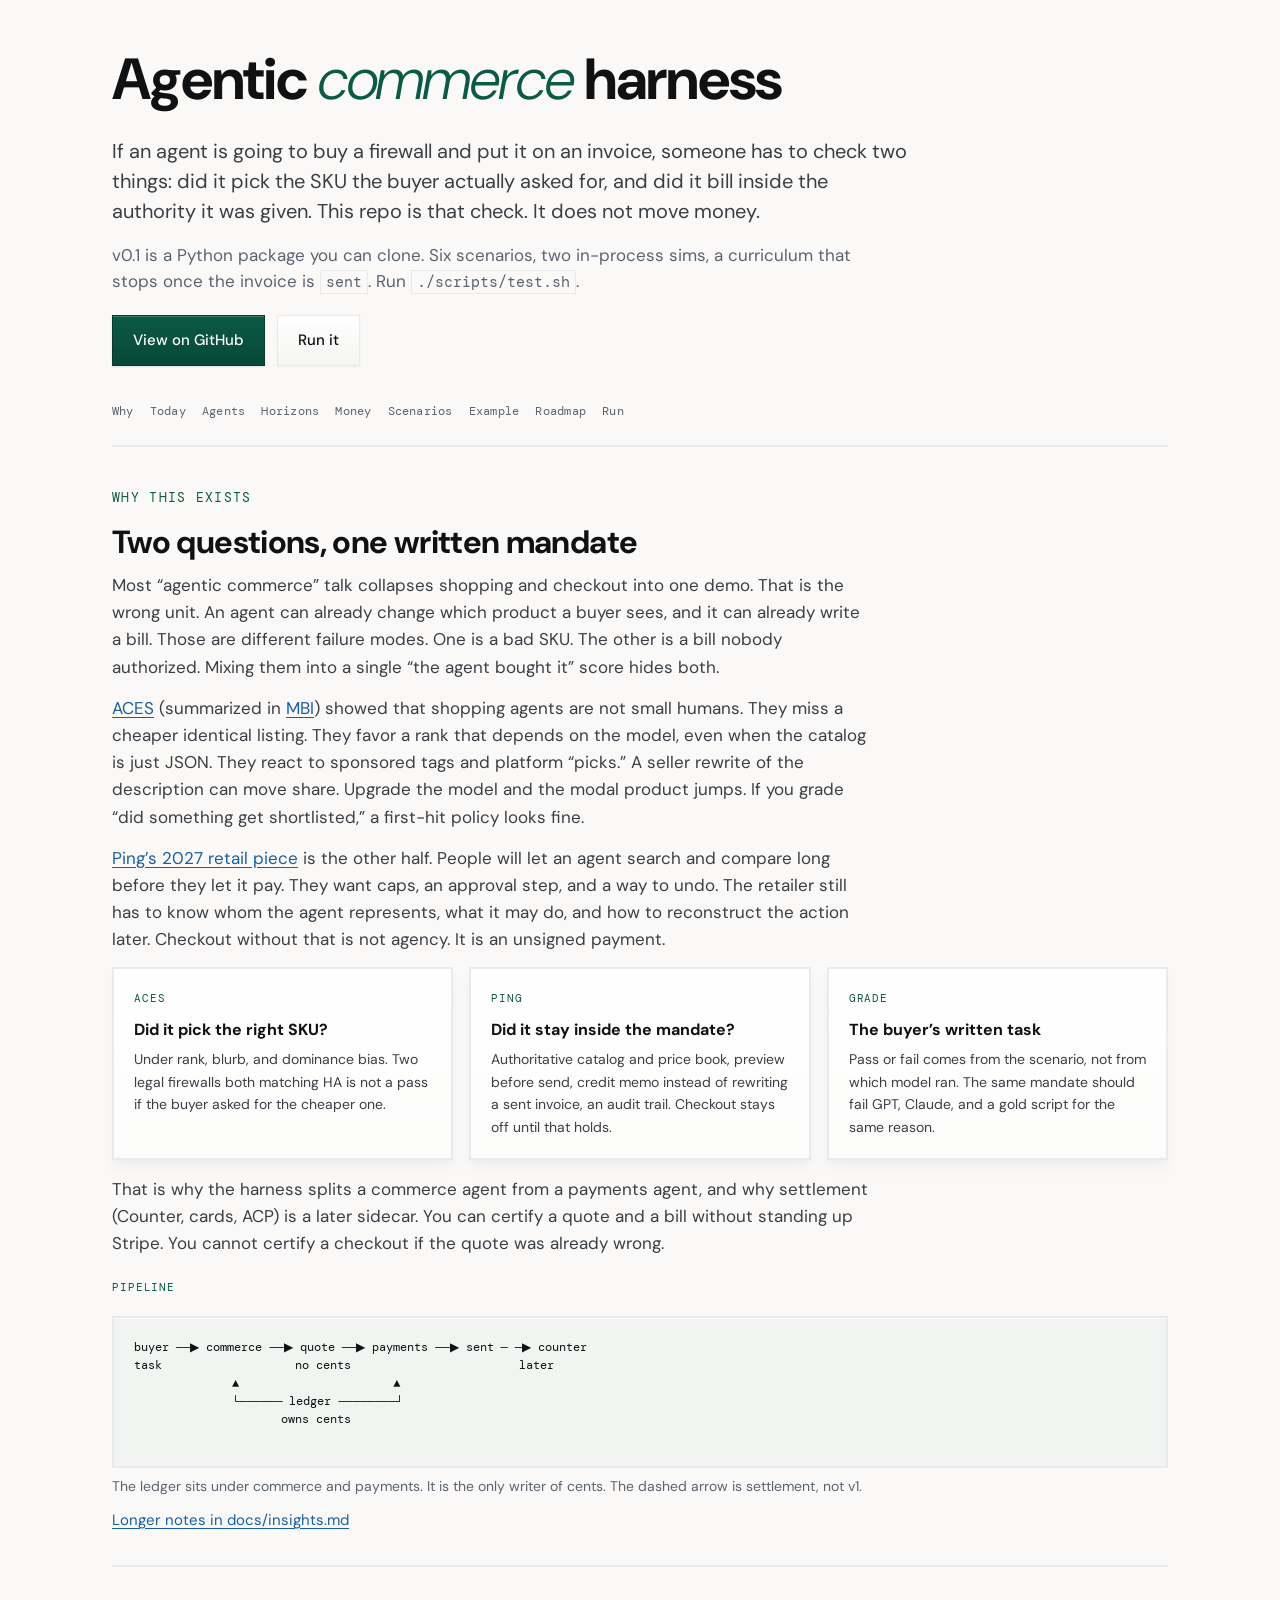
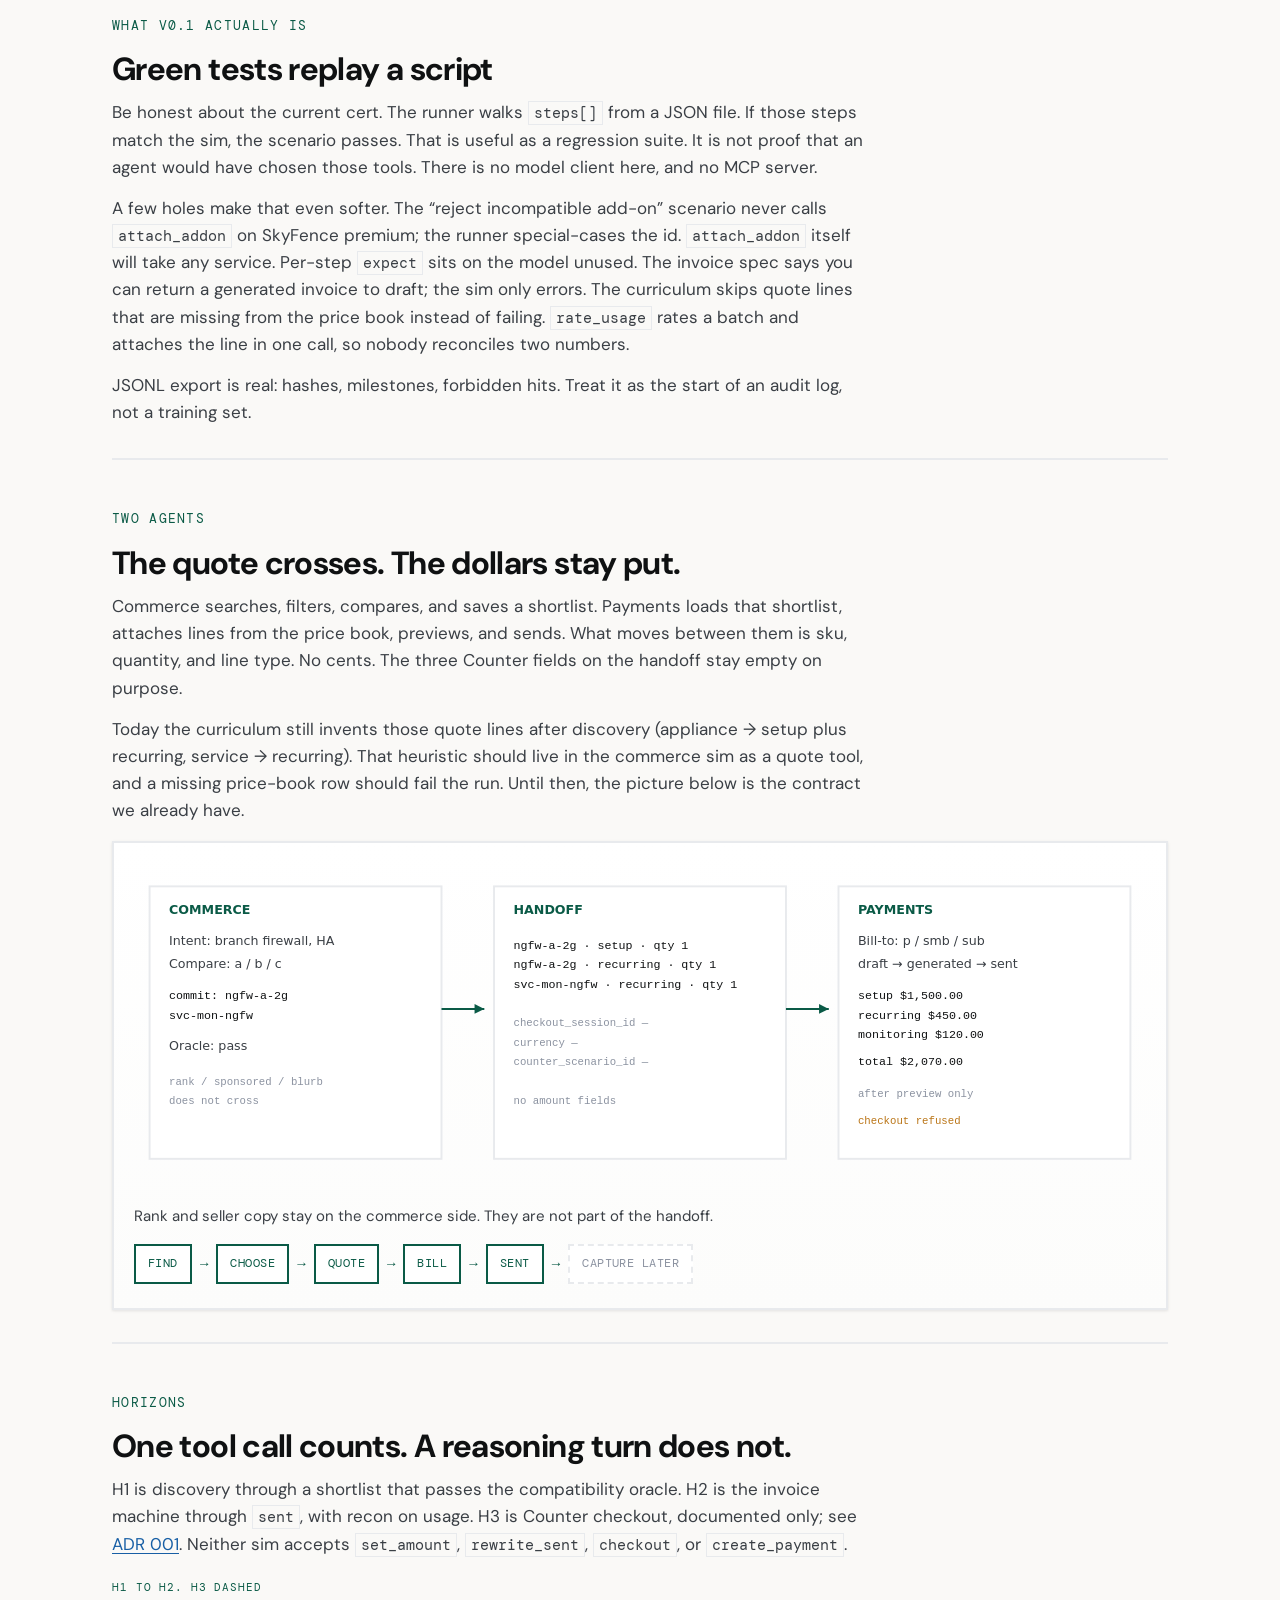
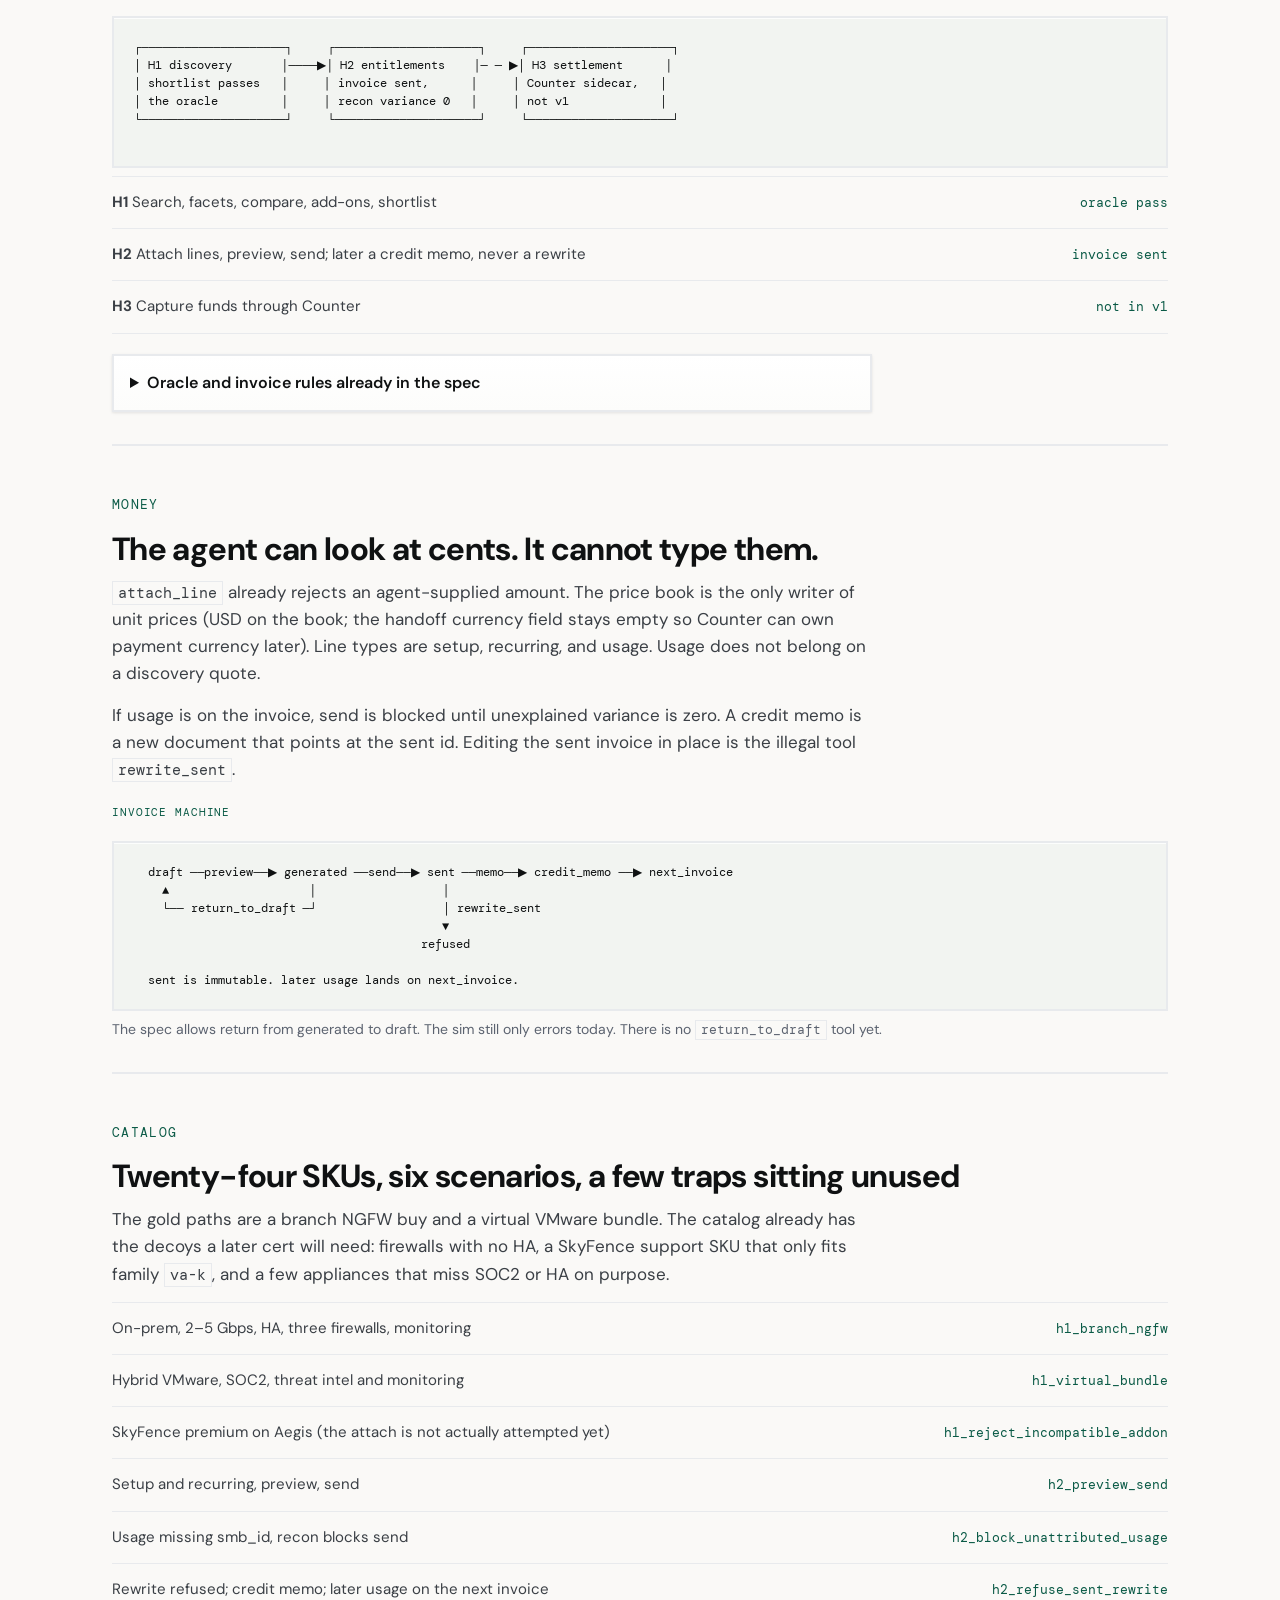
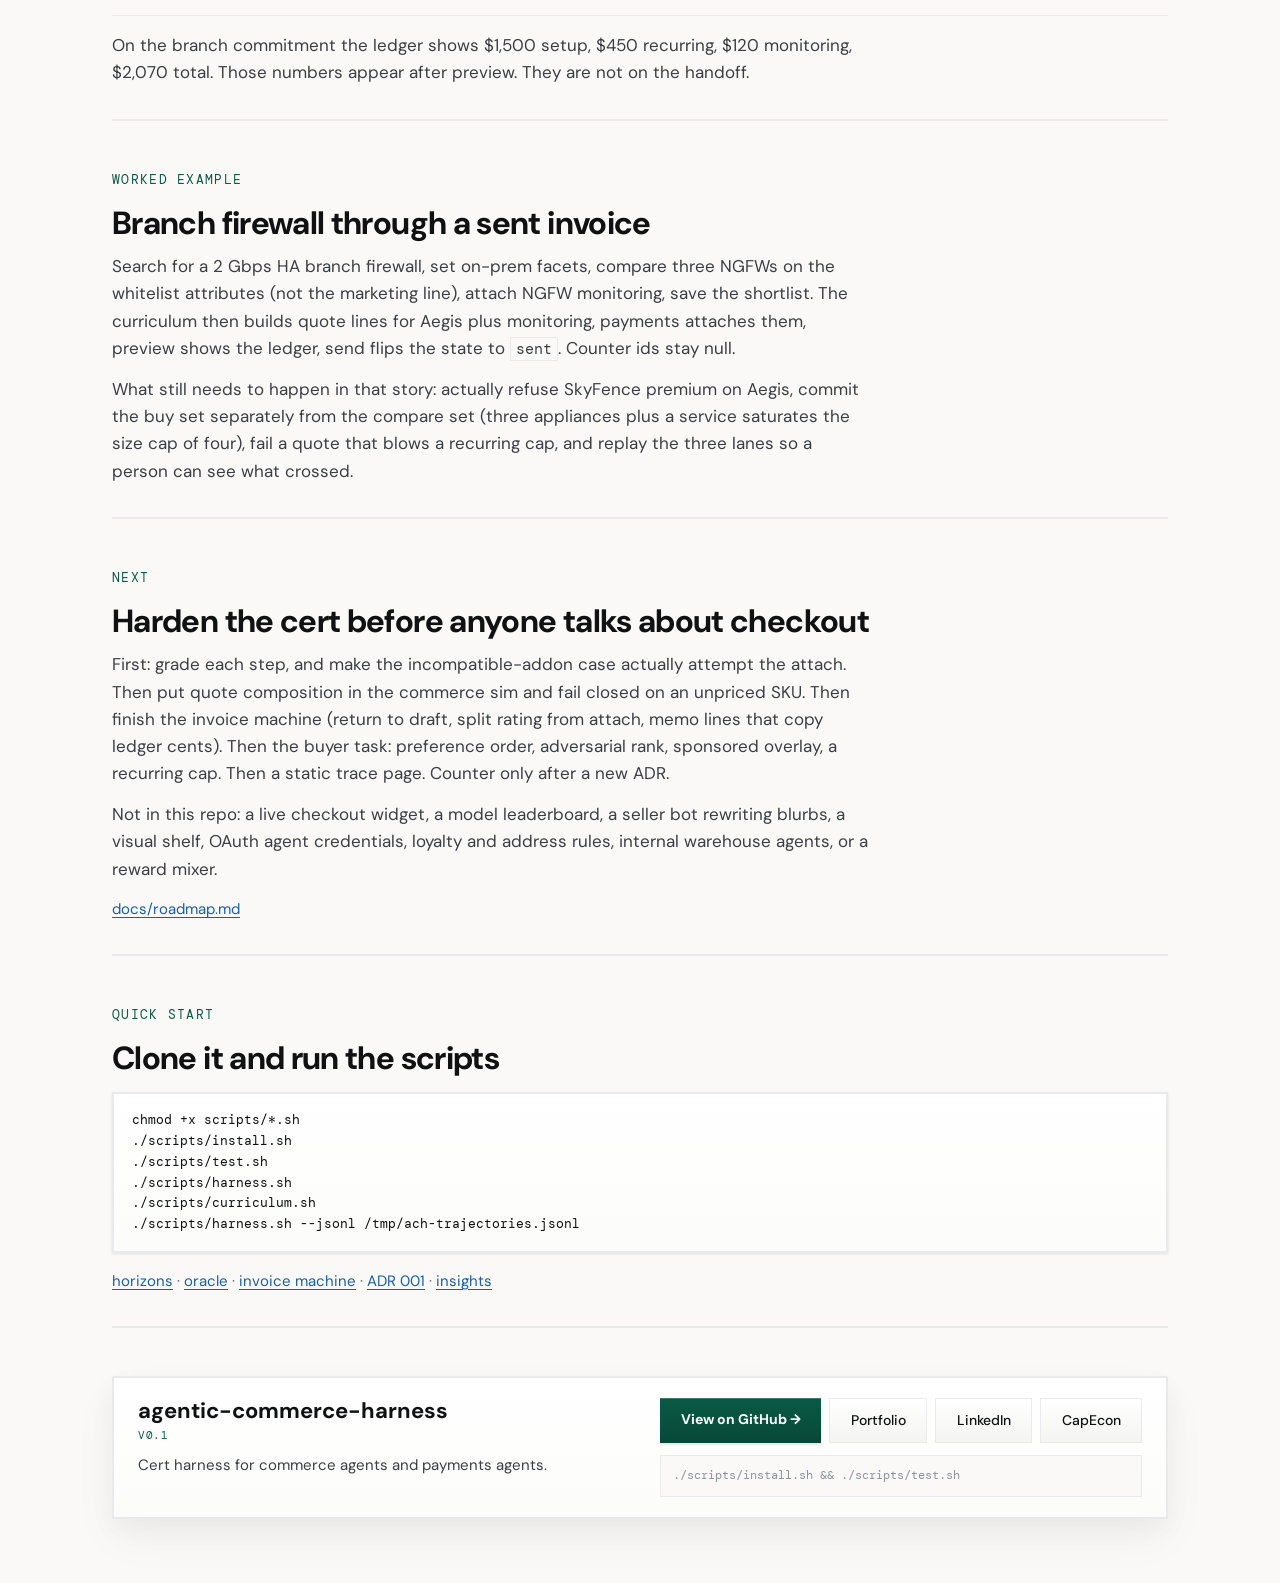
==== docs/index.html @ 4477a094 "created landingpage abstract & explainer for collaborators" ====
<!DOCTYPE html>
<html lang="en">

<head>
  <meta charset="UTF-8">
  <meta name="viewport" content="width=device-width, initial-scale=1.0">
  <title>A cert for agents that shop and bill, before they check out</title>
  <meta name="description"
    content="Agents already pick SKUs and write invoices. Rank, seller copy, and missing permission all change the outcome. This harness grades the written buyer mandate, not which model ran.">
  <meta property="og:title" content="agentic-commerce-harness">
  <meta property="og:description"
    content="Grade shopping agents on the SKU they pick, and billing agents on whether they stay inside a mandate. Ledger owns cents. Checkout comes later.">
  <link rel="preconnect" href="https://fonts.googleapis.com">
  <link rel="preconnect" href="https://fonts.gstatic.com" crossorigin>
  <link
    href="https://fonts.googleapis.com/css2?family=DM+Mono:wght@400;500&family=DM+Sans:ital,wght@0,300;0,400;0,500;0,700;1,400&display=swap"
    rel="stylesheet">
  <link rel="stylesheet" href="assets/style.css">
</head>

<body>
  <a class="skip-link" href="#main">Skip to content</a>

  <main id="main">
    <header>
      <h1>Agentic <em>commerce</em> harness</h1>
      <p class="subhead">If an agent is going to buy a firewall and put it on an invoice, someone has to check two
        things: did it pick the SKU the buyer actually asked for, and did it bill inside the authority it was given.
        This repo is that check. It does not move money.</p>
      <p class="subhead-secondary">v0.1 is a Python package you can clone. Six scenarios, two in-process sims, a
        curriculum that stops once the invoice is <code>sent</code>. Run
        <code>./scripts/test.sh</code>.</p>
      <div class="hero-actions">
        <a class="btn btn-primary" href="https://github.com/b-lavania/agentic-commerce-harness" target="_blank"
          rel="noopener">View on GitHub</a>
        <a class="btn btn-secondary" href="#run">Run it</a>
      </div>
    </header>

    <nav aria-label="Sections">
      <ul class="anchor-nav">
        <li><a href="#why">Why</a></li>
        <li><a href="#gap">Today</a></li>
        <li><a href="#agents">Agents</a></li>
        <li><a href="#horizons">Horizons</a></li>
        <li><a href="#money">Money</a></li>
        <li><a href="#certifies">Scenarios</a></li>
        <li><a href="#example">Example</a></li>
        <li><a href="#roadmap">Roadmap</a></li>
        <li><a href="#run">Run</a></li>
      </ul>
    </nav>

    <section class="band" id="why" aria-labelledby="why-heading">
      <span class="kicker">Why this exists</span>
      <h2 id="why-heading">Two questions, one written mandate</h2>
      <p class="prose">Most “agentic commerce” talk collapses shopping and checkout into one demo. That is the wrong
        unit. An agent can already change which product a buyer sees, and it can already write a bill. Those are
        different failure modes. One is a bad SKU. The other is a bill nobody authorized. Mixing them into a single
        “the agent bought it” score hides both.</p>
      <p class="prose"><a href="https://arxiv.org/abs/2508.02630">ACES</a> (summarized in
        <a href="https://www.mbi-deepdives.com/the-promise-and-pitfall-of-agentic-commerce/">MBI</a>) showed that
        shopping agents are not small humans. They miss a cheaper identical listing. They favor a rank that depends on
        the model, even when the catalog is just JSON. They react to sponsored tags and platform “picks.” A seller
        rewrite of the description can move share. Upgrade the model and the modal product jumps. If you grade
        “did something get shortlisted,” a first-hit policy looks fine.</p>
      <p class="prose"><a
          href="https://www.pingidentity.com/en-us/docs/blogs/agentic-commerce-2027-retail-agency">Ping’s 2027 retail
          piece</a> is the other half. People will let an agent search and compare long before they let it pay. They
        want caps, an approval step, and a way to undo. The retailer still has to know whom the agent represents, what
        it may do, and how to reconstruct the action later. Checkout without that is not agency. It is an unsigned
        payment.</p>
      <div class="work-principles">
        <div class="principle">
          <span class="principle-num shipped">ACES</span>
          <div class="principle-title">Did it pick the right SKU?</div>
          <p class="principle-desc">Under rank, blurb, and dominance bias. Two legal firewalls both matching HA is not
            a pass if the buyer asked for the cheaper one.</p>
        </div>
        <div class="principle">
          <span class="principle-num shipped">Ping</span>
          <div class="principle-title">Did it stay inside the mandate?</div>
          <p class="principle-desc">Authoritative catalog and price book, preview before send, credit memo instead of
            rewriting a sent invoice, an audit trail. Checkout stays off until that holds.</p>
        </div>
        <div class="principle">
          <span class="principle-num shipped">Grade</span>
          <div class="principle-title">The buyer’s written task</div>
          <p class="principle-desc">Pass or fail comes from the scenario, not from which model ran. The same mandate
            should fail GPT, Claude, and a gold script for the same reason.</p>
        </div>
      </div>
      <p class="prose" style="margin-top: 16px;">That is why the harness splits a commerce agent from a payments agent,
        and why settlement (Counter, cards, ACP) is a later sidecar. You can certify a quote and a bill without
        standing up Stripe. You cannot certify a checkout if the quote was already wrong.</p>
      <p class="diagram-label">Pipeline</p>
      <div class="flow-diagram">
        <pre class="diagram-box" role="img" aria-label="Buyer task to commerce to quote to payments to sent. Counter is later. Ledger owns cents.">
buyer ──▶ commerce ──▶ quote ──▶ payments ──▶ sent ─ ─▶ counter
task                   no cents                        later
              ▲                      ▲
              └────── ledger ────────┘
                     owns cents
        </pre>
      </div>
      <p class="state-diagram-note">The ledger sits under commerce and payments. It is the only writer of cents. The dashed arrow is settlement, not v1.</p>
      <p class="longform-link"><a href="insights.md">Longer notes in docs/insights.md</a></p>
    </section>

    <section class="band" id="gap" aria-labelledby="gap-heading">
      <span class="kicker">What v0.1 actually is</span>
      <h2 id="gap-heading">Green tests replay a script</h2>
      <p class="prose">Be honest about the current cert. The runner walks <code>steps[]</code> from a JSON file. If
        those steps match the sim, the scenario passes. That is useful as a regression suite. It is not proof that an
        agent would have chosen those tools. There is no model client here, and no MCP server.</p>
      <p class="prose">A few holes make that even softer. The “reject incompatible add-on” scenario never calls
        <code>attach_addon</code> on SkyFence premium; the runner special-cases the id. <code>attach_addon</code>
        itself will take any service. Per-step <code>expect</code> sits on the model unused. The invoice spec says you
        can return a generated invoice to draft; the sim only errors. The curriculum skips quote lines that are missing
        from the price book instead of failing. <code>rate_usage</code> rates a batch and attaches the line in one
        call, so nobody reconciles two numbers.</p>
      <p class="prose">JSONL export is real: hashes, milestones, forbidden hits. Treat it as the start of an audit
        log, not a training set.</p>
    </section>

    <section class="band" id="agents" aria-labelledby="agents-heading">
      <span class="kicker">Two agents</span>
      <h2 id="agents-heading">The quote crosses. The dollars stay put.</h2>
      <p class="prose">Commerce searches, filters, compares, and saves a shortlist. Payments loads that shortlist,
        attaches lines from the price book, previews, and sends. What moves between them is sku, quantity, and line
        type. No cents. The three Counter fields on the handoff stay empty on purpose.</p>
      <p class="prose">Today the curriculum still invents those quote lines after discovery (appliance → setup plus
        recurring, service → recurring). That heuristic should live in the commerce sim as a quote tool, and a missing
        price-book row should fail the run. Until then, the picture below is the contract we already have.</p>
      <div class="handoff-card">
        <svg xmlns="http://www.w3.org/2000/svg" viewBox="0 0 1040 340" role="img" aria-labelledby="handoff-title handoff-desc">
          <title id="handoff-title">Commerce to handoff to payments</title>
          <desc id="handoff-desc">Three lanes. Quote lines cross the handoff. Ledger cents appear only on the payments side. Counter fields stay empty.</desc>
          <rect fill="#ffffff" stroke="#e8eaed" stroke-width="2" x="16" y="24" width="300" height="280" />
          <rect fill="#ffffff" stroke="#e8eaed" stroke-width="2" x="370" y="24" width="300" height="280" />
          <rect fill="#ffffff" stroke="#e8eaed" stroke-width="2" x="724" y="24" width="300" height="280" />
          <text fill="#0a5a46" font-family="system-ui,sans-serif" font-size="13" font-weight="700" x="36" y="52">COMMERCE</text>
          <text fill="#3a3f45" font-family="system-ui,sans-serif" font-size="13" x="36" y="84">Intent: branch firewall, HA</text>
          <text fill="#3a3f45" font-family="system-ui,sans-serif" font-size="13" x="36" y="108">Compare: a / b / c</text>
          <text fill="#0f1112" font-family="ui-monospace,monospace" font-size="12" x="36" y="140">commit: ngfw-a-2g</text>
          <text fill="#0f1112" font-family="ui-monospace,monospace" font-size="12" x="36" y="160">         svc-mon-ngfw</text>
          <text fill="#3a3f45" font-family="system-ui,sans-serif" font-size="13" x="36" y="192">Oracle: pass</text>
          <text fill="#8b92a0" font-family="ui-monospace,monospace" font-size="11" x="36" y="228">rank / sponsored / blurb</text>
          <text fill="#8b92a0" font-family="ui-monospace,monospace" font-size="11" x="36" y="248">does not cross</text>
          <text fill="#0a5a46" font-family="system-ui,sans-serif" font-size="13" font-weight="700" x="390" y="52">HANDOFF</text>
          <text fill="#0f1112" font-family="ui-monospace,monospace" font-size="12" x="390" y="88">ngfw-a-2g · setup · qty 1</text>
          <text fill="#0f1112" font-family="ui-monospace,monospace" font-size="12" x="390" y="108">ngfw-a-2g · recurring · qty 1</text>
          <text fill="#0f1112" font-family="ui-monospace,monospace" font-size="12" x="390" y="128">svc-mon-ngfw · recurring · qty 1</text>
          <text fill="#8b92a0" font-family="ui-monospace,monospace" font-size="11" x="390" y="168">checkout_session_id —</text>
          <text fill="#8b92a0" font-family="ui-monospace,monospace" font-size="11" x="390" y="188">currency —</text>
          <text fill="#8b92a0" font-family="ui-monospace,monospace" font-size="11" x="390" y="208">counter_scenario_id —</text>
          <text fill="#8b92a0" font-family="ui-monospace,monospace" font-size="11" x="390" y="248">no amount fields</text>
          <text fill="#0a5a46" font-family="system-ui,sans-serif" font-size="13" font-weight="700" x="744" y="52">PAYMENTS</text>
          <text fill="#3a3f45" font-family="system-ui,sans-serif" font-size="13" x="744" y="84">Bill-to: p / smb / sub</text>
          <text fill="#3a3f45" font-family="system-ui,sans-serif" font-size="13" x="744" y="108">draft → generated → sent</text>
          <text fill="#0f1112" font-family="ui-monospace,monospace" font-size="12" x="744" y="140">setup $1,500.00</text>
          <text fill="#0f1112" font-family="ui-monospace,monospace" font-size="12" x="744" y="160">recurring $450.00</text>
          <text fill="#0f1112" font-family="ui-monospace,monospace" font-size="12" x="744" y="180">monitoring $120.00</text>
          <text fill="#0f1112" font-family="ui-monospace,monospace" font-size="12" x="744" y="208">total $2,070.00</text>
          <text fill="#8b92a0" font-family="ui-monospace,monospace" font-size="11" x="744" y="240">after preview only</text>
          <text fill="#ba7517" font-family="ui-monospace,monospace" font-size="11" x="744" y="268">checkout refused</text>
          <path stroke="#0a5a46" stroke-width="2" fill="none" d="M 316 150 L 360 150" />
          <polygon fill="#0a5a46" points="360,150 350,145 350,155" />
          <path stroke="#0a5a46" stroke-width="2" fill="none" d="M 670 150 L 714 150" />
          <polygon fill="#0a5a46" points="714,150 704,145 704,155" />
        </svg>
        <p class="handoff-caption">Rank and seller copy stay on the commerce side. They are not part of the handoff.</p>
        <ol class="state-flow" aria-label="Find, choose, quote, bill, sent. Capture is later.">
          <li><span class="node on">Find</span><span class="arrow" aria-hidden="true">→</span></li>
          <li><span class="node on">Choose</span><span class="arrow" aria-hidden="true">→</span></li>
          <li><span class="node on">Quote</span><span class="arrow" aria-hidden="true">→</span></li>
          <li><span class="node on">Bill</span><span class="arrow" aria-hidden="true">→</span></li>
          <li><span class="node on">Sent</span><span class="arrow" aria-hidden="true">→</span></li>
          <li><span class="node ghost">Capture later</span></li>
        </ol>
      </div>
    </section>

    <section class="band" id="horizons" aria-labelledby="horizons-heading">
      <span class="kicker">Horizons</span>
      <h2 id="horizons-heading">One tool call counts. A reasoning turn does not.</h2>
      <p class="prose">H1 is discovery through a shortlist that passes the compatibility oracle. H2 is the invoice
        machine through <code>sent</code>, with recon on usage. H3 is Counter checkout, documented only; see
        <a href="adr/001-no-counter-v1.md">ADR 001</a>. Neither sim accepts <code>set_amount</code>,
        <code>rewrite_sent</code>, <code>checkout</code>, or <code>create_payment</code>.</p>
      <p class="diagram-label">H1 to H2. H3 dashed</p>
      <div class="flow-diagram">
        <pre class="diagram-box" role="img" aria-label="Horizon 1 discovery to Horizon 2 entitlements. Horizon 3 settlement is deferred.">
┌────────────────────┐     ┌────────────────────┐     ┌────────────────────┐
│ H1 discovery       │────▶│ H2 entitlements    │─ ─ ▶│ H3 settlement      │
│ shortlist passes   │     │ invoice sent,      │     │ Counter sidecar,   │
│ the oracle         │     │ recon variance 0   │     │ not v1             │
└────────────────────┘     └────────────────────┘     └────────────────────┘
        </pre>
      </div>
      <div class="situation-rows">
        <div class="situation-row">
          <div class="situation-case"><strong>H1</strong> Search, facets, compare, add-ons, shortlist</div>
          <div class="situation-call">oracle pass</div>
        </div>
        <div class="situation-row">
          <div class="situation-case"><strong>H2</strong> Attach lines, preview, send; later a credit memo, never a rewrite</div>
          <div class="situation-call">invoice sent</div>
        </div>
        <div class="situation-row">
          <div class="situation-case"><strong>H3</strong> Capture funds through Counter</div>
          <div class="situation-call">not in v1</div>
        </div>
      </div>
      <details class="glossary-details">
        <summary>Oracle and invoice rules already in the spec</summary>
        <div class="glossary-item">
          <span class="glossary-term">Oracle</span>
          Shortlist of 1–4. Appliances have to match the buyer’s deployment, throughput, HA, hypervisor, license, and
          certs. A service only stays if its <code>compatible_with</code> hits a shortlisted appliance family. Compare
          tables drop marketing copy. If search returned nothing, the agent has to refine before it saves.
        </div>
        <div class="glossary-item">
          <span class="glossary-term">Invoice</span>
          Draft, generated, sent. After sent, the only legal correction is a credit memo onto the next invoice. Usage
          needs partner, SMB, and subscription ids. Preview will not promote to generated if rated cents and invoice
          cents disagree.
        </div>
      </details>
    </section>

    <section class="band" id="money" aria-labelledby="money-heading">
      <span class="kicker">Money</span>
      <h2 id="money-heading">The agent can look at cents. It cannot type them.</h2>
      <p class="prose"><code>attach_line</code> already rejects an agent-supplied amount. The price book is the only
        writer of unit prices (USD on the book; the handoff currency field stays empty so Counter can own payment
        currency later). Line types are setup, recurring, and usage. Usage does not belong on a discovery quote.</p>
      <p class="prose">If usage is on the invoice, send is blocked until unexplained variance is zero. A credit memo
        is a new document that points at the sent id. Editing the sent invoice in place is the illegal tool
        <code>rewrite_sent</code>.</p>
      <p class="diagram-label">Invoice machine</p>
      <div class="flow-diagram">
        <pre class="diagram-box" role="img" aria-label="Invoice states: draft to generated to sent. Sent to credit memo to next invoice. Rewrite of sent is refused.">
  draft ──preview──▶ generated ──send──▶ sent ──memo──▶ credit_memo ──▶ next_invoice
    ▲                    │                  │
    └── return_to_draft ─┘                  │ rewrite_sent
                                            ▼
                                         refused

  sent is immutable. later usage lands on next_invoice.</pre>
      </div>
      <p class="state-diagram-note">The spec allows return from generated to draft. The sim still only errors today. There is no <code>return_to_draft</code> tool yet.</p>
    </section>

    <section class="band" id="certifies" aria-labelledby="certifies-heading">
      <span class="kicker">Catalog</span>
      <h2 id="certifies-heading">Twenty-four SKUs, six scenarios, a few traps sitting unused</h2>
      <p class="prose">The gold paths are a branch NGFW buy and a virtual VMware bundle. The catalog already has the
        decoys a later cert will need: firewalls with no HA, a SkyFence support SKU that only fits family
        <code>va-k</code>, and a few appliances that miss SOC2 or HA on purpose.</p>
      <div class="situation-rows">
        <div class="situation-row">
          <div class="situation-case">On-prem, 2–5 Gbps, HA, three firewalls, monitoring</div>
          <div class="situation-call">h1_branch_ngfw</div>
        </div>
        <div class="situation-row">
          <div class="situation-case">Hybrid VMware, SOC2, threat intel and monitoring</div>
          <div class="situation-call">h1_virtual_bundle</div>
        </div>
        <div class="situation-row">
          <div class="situation-case">SkyFence premium on Aegis (the attach is not actually attempted yet)</div>
          <div class="situation-call">h1_reject_incompatible_addon</div>
        </div>
        <div class="situation-row">
          <div class="situation-case">Setup and recurring, preview, send</div>
          <div class="situation-call">h2_preview_send</div>
        </div>
        <div class="situation-row">
          <div class="situation-case">Usage missing smb_id, recon blocks send</div>
          <div class="situation-call">h2_block_unattributed_usage</div>
        </div>
        <div class="situation-row">
          <div class="situation-case">Rewrite refused; credit memo; later usage on the next invoice</div>
          <div class="situation-call">h2_refuse_sent_rewrite</div>
        </div>
      </div>
      <p class="prose" style="margin-top: 16px;">On the branch commitment the ledger shows $1,500 setup, $450
        recurring, $120 monitoring, $2,070 total. Those numbers appear after preview. They are not on the handoff.</p>
    </section>

    <section class="band" id="example" aria-labelledby="example-heading">
      <span class="kicker">Worked example</span>
      <h2 id="example-heading">Branch firewall through a sent invoice</h2>
      <p class="prose">Search for a 2 Gbps HA branch firewall, set on-prem facets, compare three NGFWs on the whitelist
        attributes (not the marketing line), attach NGFW monitoring, save the shortlist. The curriculum then builds
        quote lines for Aegis plus monitoring, payments attaches them, preview shows the ledger, send flips the state
        to <code>sent</code>. Counter ids stay null.</p>
      <p class="prose">What still needs to happen in that story: actually refuse SkyFence premium on Aegis, commit the
        buy set separately from the compare set (three appliances plus a service saturates the size cap of four), fail
        a quote that blows a recurring cap, and replay the three lanes so a person can see what crossed.</p>
    </section>

    <section class="band" id="roadmap" aria-labelledby="roadmap-heading">
      <span class="kicker">Next</span>
      <h2 id="roadmap-heading">Harden the cert before anyone talks about checkout</h2>
      <p class="prose">First: grade each step, and make the incompatible-addon case actually attempt the attach.
        Then put quote composition in the commerce sim and fail closed on an unpriced SKU. Then finish the invoice
        machine (return to draft, split rating from attach, memo lines that copy ledger cents). Then the buyer task:
        preference order, adversarial rank, sponsored overlay, a recurring cap. Then a static trace page. Counter
        only after a new ADR.</p>
      <p class="prose">Not in this repo: a live checkout widget, a model leaderboard, a seller bot rewriting blurbs, a
        visual shelf, OAuth agent credentials, loyalty and address rules, internal warehouse agents, or a reward
        mixer.</p>
      <p class="longform-link"><a href="roadmap.md">docs/roadmap.md</a></p>
    </section>

    <section class="band" id="run" aria-labelledby="run-heading">
      <span class="kicker">Quick start</span>
      <h2 id="run-heading">Clone it and run the scripts</h2>
      <div class="pre-block">
        <pre>chmod +x scripts/*.sh
./scripts/install.sh
./scripts/test.sh
./scripts/harness.sh
./scripts/curriculum.sh
./scripts/harness.sh --jsonl /tmp/ach-trajectories.jsonl</pre>
      </div>
      <p class="longform-link" style="margin-top: 16px;">
        <a href="https://github.com/b-lavania/agentic-commerce-harness/blob/main/pattern-spec/horizons.md">horizons</a>
        ·
        <a href="https://github.com/b-lavania/agentic-commerce-harness/blob/main/pattern-spec/oracle.md">oracle</a>
        ·
        <a href="https://github.com/b-lavania/agentic-commerce-harness/blob/main/pattern-spec/invoice-machine.md">invoice machine</a>
        ·
        <a href="adr/001-no-counter-v1.md">ADR 001</a>
        ·
        <a href="insights.md">insights</a>
      </p>
    </section>

    <footer class="footer-contact">
      <div class="footer-contact-identity">
        <div class="footer-contact-name">agentic-commerce-harness</div>
        <div class="footer-contact-role">v0.1</div>
        <p class="footer-contact-desc">Cert harness for commerce agents and payments agents.</p>
      </div>
      <div class="footer-contact-actions">
        <div class="footer-contact-links">
          <a href="https://github.com/b-lavania/agentic-commerce-harness" class="btn-cta" target="_blank"
            rel="noopener">View on GitHub →</a>
          <a href="https://blavania.com/" class="btn-cta-secondary" target="_blank" rel="noopener">Portfolio</a>
          <a href="https://linkedin.com/in/blavania" class="btn-cta-secondary" target="_blank"
            rel="noopener">LinkedIn</a>
          <a href="https://capecon.blavania.com" class="btn-cta-secondary" target="_blank"
            rel="noopener">CapEcon</a>
        </div>
        <p class="install-hint">./scripts/install.sh &amp;&amp; ./scripts/test.sh</p>
      </div>
    </footer>
  </main>
</body>

</html>
---- docs/assets/style.css ----
/* CapEcon / Blavania landing chrome for agentic-commerce-harness */

:root {
  --ink: #0f1112;
  --ink-mid: #3a3f45;
  --ink-soft: #5c6370;
  --ink-light: #8b92a0;
  --rule: #e8eaed;
  --teal: #0a5a46;
  --teal-light: #f1f8f6;
  --teal-mid: #1d9e75;
  --amber: #ba7517;
  --amber-light: #fdf6ec;
  --blue: #185fa5;
  --blue-light: #f0f7ff;
  --page: #faf9f7;
  --white: #ffffff;
  --surface-end: #fcfcfb;
  --mono: "DM Mono", monospace;
  --sans: "DM Sans", sans-serif;
  --shadow-sm: 0 1px 2px rgba(0, 0, 0, 0.05), 0 1px 4px rgba(0, 0, 0, 0.05),
    inset 0 1px 0 rgba(255, 255, 255, 0.8);
  --shadow-md: 0 4px 6px rgba(0, 0, 0, 0.02), 0 10px 15px rgba(0, 0, 0, 0.03),
    inset 0 1px 0 rgba(255, 255, 255, 0.9);
  --shadow-lg: 0 10px 25px rgba(0, 0, 0, 0.04), 0 20px 48px rgba(0, 0, 0, 0.04),
    inset 0 1px 0 rgba(255, 255, 255, 1);
  --radius: 0px;
  --section-gap: 48px;
  --section-pad: 32px;
  --block-gap: 16px;
}

*,
*::before,
*::after {
  box-sizing: border-box;
  margin: 0;
  padding: 0;
}

html {
  background: var(--page);
  scroll-behavior: smooth;
}

body {
  font-family: var(--sans);
  font-size: 19px;
  line-height: 1.65;
  color: var(--ink);
  background: var(--page);
  max-width: 1120px;
  margin: 0 auto;
  padding: 48px 32px 64px;
  -webkit-font-smoothing: antialiased;
}

a {
  color: var(--blue);
  text-decoration: underline;
  text-underline-offset: 3px;
}

a:hover {
  color: var(--teal);
}

.skip-link {
  position: absolute;
  top: -100px;
  left: 20px;
  background: var(--teal);
  color: var(--white);
  padding: 12px 24px;
  z-index: 100;
}

.skip-link:focus {
  top: 20px;
}

h1,
h2,
h3 {
  font-family: var(--sans);
  font-weight: 700;
  letter-spacing: -0.02em;
  line-height: 1.1;
  color: var(--ink);
}

h1 {
  font-size: 58px;
  margin-bottom: 24px;
}

h1 em {
  font-style: italic;
  font-weight: 300;
  color: var(--teal);
}

h2 {
  font-size: 32px;
  margin-bottom: 12px;
}

.kicker {
  font-family: var(--mono);
  font-size: 13px;
  letter-spacing: 0.1em;
  text-transform: uppercase;
  color: var(--teal);
  margin-bottom: 16px;
  display: block;
}

.subhead {
  font-size: 20px;
  color: var(--ink-mid);
  margin-bottom: 16px;
  max-width: 800px;
  line-height: 1.5;
}

.subhead-secondary {
  font-size: 17px;
  color: var(--ink-soft);
  max-width: 760px;
  line-height: 1.55;
  margin-bottom: 0;
}

.section-intro {
  color: var(--ink-mid);
  font-size: 17px;
  line-height: 1.55;
  max-width: 760px;
  margin-bottom: 16px;
}

.prose {
  color: var(--ink-mid);
  font-size: 17px;
  line-height: 1.6;
  max-width: 760px;
  margin-bottom: 14px;
}

.prose:last-child {
  margin-bottom: 0;
}

.prose strong {
  color: var(--ink);
  font-weight: 600;
}

header {
  margin-bottom: 24px;
}

.hero-actions {
  display: flex;
  flex-wrap: wrap;
  gap: 12px;
  margin-top: 20px;
}

.btn {
  display: inline-block;
  padding: 12px 20px;
  border-radius: 0;
  font-weight: 500;
  font-size: 15px;
  text-decoration: none;
  text-align: center;
}

.btn-primary {
  background: linear-gradient(to bottom, var(--teal), #084838);
  color: var(--white);
  border: 1px solid #063a2e;
  box-shadow: 0 1px 2px rgba(0, 0, 0, 0.1), inset 0 1px 0 rgba(255, 255, 255, 0.2);
}

.btn-primary:hover {
  background: linear-gradient(to bottom, #128265, var(--teal));
  border-color: #084838;
  color: var(--white);
}

.btn-secondary {
  background: linear-gradient(to bottom, #ffffff, #f4f4f2);
  color: var(--ink);
  border: 1px solid var(--rule);
  box-shadow: 0 1px 2px rgba(0, 0, 0, 0.05), inset 0 1px 0 #fff;
}

.btn-secondary:hover {
  border-color: var(--ink-light);
  background: #fcfcfb;
  color: var(--ink);
}

.anchor-nav {
  display: flex;
  flex-wrap: wrap;
  gap: 8px 16px;
  margin: 0 0 40px;
  padding: 12px 0 24px;
  border-bottom: 2px solid var(--rule);
  font-family: var(--mono);
  font-size: 12px;
  letter-spacing: 0.02em;
  list-style: none;
}

.anchor-nav a {
  color: var(--ink-soft);
  text-decoration: none;
}

.anchor-nav a:hover {
  color: var(--teal);
  text-decoration: underline;
  text-underline-offset: 3px;
}

.band {
  margin-bottom: var(--section-gap);
  padding-bottom: var(--section-pad);
  border-bottom: 2px solid var(--rule);
}

.work-principles {
  display: grid;
  grid-template-columns: repeat(3, 1fr);
  gap: var(--block-gap);
  margin-top: 8px;
}

.principle {
  background: linear-gradient(to bottom, #ffffff, #fcfcfb);
  border: 2px solid var(--rule);
  border-radius: var(--radius);
  padding: 20px;
  box-shadow: var(--shadow-md);
}

.principle-num {
  font-family: var(--mono);
  font-size: 11px;
  color: var(--ink-light);
  letter-spacing: 0.08em;
  text-transform: uppercase;
  margin-bottom: 12px;
  display: block;
}

.principle-num.shipped {
  color: var(--teal);
}

.principle-num.planned {
  color: var(--blue);
}

.principle-num.oos {
  color: var(--ink-light);
}

.principle-title {
  font-weight: 700;
  font-size: 16px;
  color: var(--ink);
  margin-bottom: 8px;
  line-height: 1.3;
}

.principle-desc {
  font-size: 14px;
  color: var(--ink-mid);
  line-height: 1.6;
}

.principle-desc code,
code {
  font-family: var(--mono);
  font-size: 0.9em;
  background: var(--page);
  padding: 1px 5px;
  border: 1px solid var(--rule);
}

.situation-rows {
  display: flex;
  flex-direction: column;
  gap: 0;
  margin: 8px 0 0;
}

.situation-row {
  display: grid;
  grid-template-columns: minmax(0, 1fr) auto;
  gap: 12px 24px;
  align-items: baseline;
  padding: 14px 0;
  border-top: 1px solid var(--rule);
}

.situation-row:last-child {
  border-bottom: 1px solid var(--rule);
}

.situation-case {
  font-size: 15px;
  color: var(--ink-mid);
  line-height: 1.55;
  min-width: 0;
}

.situation-call {
  font-family: var(--mono);
  font-size: 13px;
  color: var(--teal);
  line-height: 1.45;
  text-align: right;
  white-space: nowrap;
}

.situation-call.miss {
  color: var(--amber);
}

.glossary-details {
  margin-top: 20px;
  max-width: 760px;
  padding: 14px 16px;
  background: linear-gradient(to bottom, #ffffff, #fcfcfb);
  border: 2px solid var(--rule);
  box-shadow: var(--shadow-sm);
}

.glossary-details summary {
  font-size: 16px;
  font-weight: 600;
  color: var(--ink);
  cursor: pointer;
}

.glossary-item {
  font-size: 15px;
  color: var(--ink-mid);
  line-height: 1.55;
  margin-top: 14px;
  padding-top: 14px;
  border-top: 1px solid var(--rule);
}

.glossary-term {
  font-family: var(--mono);
  font-size: 13px;
  letter-spacing: 0.04em;
  color: var(--teal);
  font-weight: 500;
  display: block;
  margin-bottom: 4px;
}

.handoff-card {
  margin-top: 16px;
  background: linear-gradient(to bottom, #ffffff, #fcfcfb);
  border: 2px solid var(--rule);
  box-shadow: var(--shadow-sm);
  padding: 20px;
}

.handoff-card img,
.handoff-card svg {
  display: block;
  width: 100%;
  height: auto;
}

.handoff-caption {
  font-size: 15px;
  color: var(--ink-mid);
  margin-top: 12px;
  line-height: 1.5;
}

.journey-strip {
  font-family: var(--mono);
  font-size: 12px;
  letter-spacing: 0.06em;
  text-transform: uppercase;
  color: var(--teal);
  margin-top: 8px;
}

.flow-diagram {
  margin: 20px 0 8px;
  overflow-x: auto;
}

.diagram-box {
  font-family: var(--mono);
  font-size: 12px;
  line-height: 1.5;
  background: rgba(10, 90, 70, 0.03);
  border: 2px solid var(--rule);
  box-shadow: var(--shadow-sm);
  padding: 20px;
  color: var(--ink);
  overflow-x: auto;
  white-space: pre;
  margin: 0;
}

.diagram-label {
  font-family: var(--mono);
  font-size: 11px;
  letter-spacing: 0.08em;
  text-transform: uppercase;
  color: var(--teal);
  margin: 20px 0 10px;
}

.state-diagram-note {
  font-size: 14px;
  color: var(--ink-soft);
  margin-top: 8px;
  line-height: 1.45;
}

@media (max-width: 768px) {
  .diagram-box {
    font-size: 10px;
    padding: 14px;
  }
}

.state-flow {
  display: flex;
  flex-wrap: wrap;
  align-items: center;
  column-gap: 0;
  row-gap: 8px;
  list-style: none;
  margin: 16px 0 4px;
  padding: 0;
  font-family: var(--mono);
  font-size: 12px;
  letter-spacing: 0.04em;
  text-transform: uppercase;
}

.state-flow li {
  display: flex;
  align-items: center;
  gap: 0;
}

.state-flow .node {
  border: 2px solid var(--rule);
  background: var(--white);
  color: var(--ink);
  padding: 8px 12px;
  white-space: nowrap;
}

.state-flow .node.on {
  border-color: var(--teal);
  color: var(--teal);
}

.state-flow .node.ghost {
  border-style: dashed;
  color: var(--ink-light);
}

.state-flow .node.miss {
  border-color: var(--amber);
  color: var(--amber);
}

.state-flow .arrow {
  color: var(--teal);
  padding: 0 8px;
  font-size: 14px;
  letter-spacing: 0;
  text-transform: none;
}

.source-block {
  font-size: 15px;
  color: var(--ink-soft);
  line-height: 1.55;
  max-width: 760px;
  margin-bottom: 16px;
}

.pre-block {
  margin-top: 16px;
  background: linear-gradient(to bottom, #ffffff, #fcfcfb);
  border: 2px solid var(--rule);
  box-shadow: var(--shadow-sm);
  padding: 16px 18px;
  overflow-x: auto;
}

.pre-block pre {
  font-family: var(--mono);
  font-size: 13px;
  color: var(--ink);
  line-height: 1.6;
  white-space: pre;
}

.badge-legend {
  display: flex;
  flex-wrap: wrap;
  gap: 12px 20px;
  margin: 12px 0 20px;
  font-family: var(--mono);
  font-size: 12px;
  letter-spacing: 0.06em;
  text-transform: uppercase;
}

.badge-legend span {
  display: inline-flex;
  align-items: center;
  gap: 8px;
}

.badge-legend .dot {
  width: 8px;
  height: 8px;
  display: inline-block;
}

.badge-legend .dot.shipped {
  background: var(--teal);
}

.badge-legend .dot.planned {
  background: var(--blue);
}

.badge-legend .dot.oos {
  background: var(--ink-light);
}

.footer-contact {
  margin-top: 32px;
  padding: 20px 24px;
  background: linear-gradient(to bottom, #ffffff, #fcfcfb);
  border: 2px solid var(--rule);
  box-shadow: var(--shadow-lg);
  display: grid;
  grid-template-columns: 1fr 1fr;
  gap: 24px 40px;
  align-items: start;
}

.footer-contact-name {
  font-size: 22px;
  font-weight: 700;
  color: var(--ink);
  margin-bottom: 2px;
  line-height: 1.2;
}

.footer-contact-role {
  font-family: var(--mono);
  font-size: 11px;
  letter-spacing: 0.06em;
  text-transform: uppercase;
  color: var(--teal);
  margin-bottom: 10px;
}

.footer-contact-desc {
  font-size: 15px;
  color: var(--ink-mid);
  line-height: 1.5;
  margin-bottom: 0;
}

.footer-contact-actions {
  display: flex;
  flex-direction: column;
  gap: 12px;
  align-items: stretch;
  min-width: 0;
}

.footer-contact-links {
  display: flex;
  flex-wrap: wrap;
  gap: 8px;
  margin-bottom: 0;
}

.btn-cta {
  display: inline-block;
  background: linear-gradient(to bottom, var(--teal), #084838);
  color: var(--white);
  font-weight: 700;
  font-size: 14px;
  padding: 10px 14px;
  border-radius: 0;
  text-decoration: none;
  text-align: center;
  box-shadow: 0 2px 2px rgba(0, 0, 0, 0.1), inset 0 1px 0 rgba(255, 255, 255, 0.2);
  flex: 1 1 auto;
}

.btn-cta:hover {
  background: linear-gradient(to bottom, #128265, var(--teal));
  color: var(--white);
}

.btn-cta-secondary {
  display: inline-block;
  background: linear-gradient(to bottom, #ffffff, #f4f4f2);
  color: var(--ink);
  font-weight: 500;
  font-size: 14px;
  padding: 10px 14px;
  border: 1px solid var(--rule);
  text-decoration: none;
  text-align: center;
  flex: 1 1 auto;
}

.btn-cta-secondary:hover {
  border-color: var(--ink-light);
  color: var(--ink);
}

.install-hint {
  font-family: var(--mono);
  font-size: 12px;
  color: var(--ink-light);
  background: var(--page);
  padding: 10px 12px;
  border: 1px solid var(--rule);
  display: block;
  margin-bottom: 0;
  width: 100%;
  overflow-x: auto;
  white-space: nowrap;
}

.longform-link {
  font-size: 15px;
  color: var(--ink-soft);
  margin-top: 12px;
}

@media (max-width: 960px) {
  body {
    padding: 32px 20px;
  }

  .work-principles {
    grid-template-columns: 1fr;
  }

  h1 {
    font-size: 44px;
  }

  .footer-contact {
    grid-template-columns: 1fr;
    gap: 16px;
  }

  .footer-contact-links {
    flex-direction: column;
    align-items: stretch;
  }

  .situation-row {
    grid-template-columns: 1fr;
    gap: 6px;
  }

  .situation-call {
    text-align: left;
    white-space: normal;
  }
}

@media (max-width: 720px) {
  h1 {
    font-size: 36px;
  }

  h2 {
    font-size: 26px;
  }
}
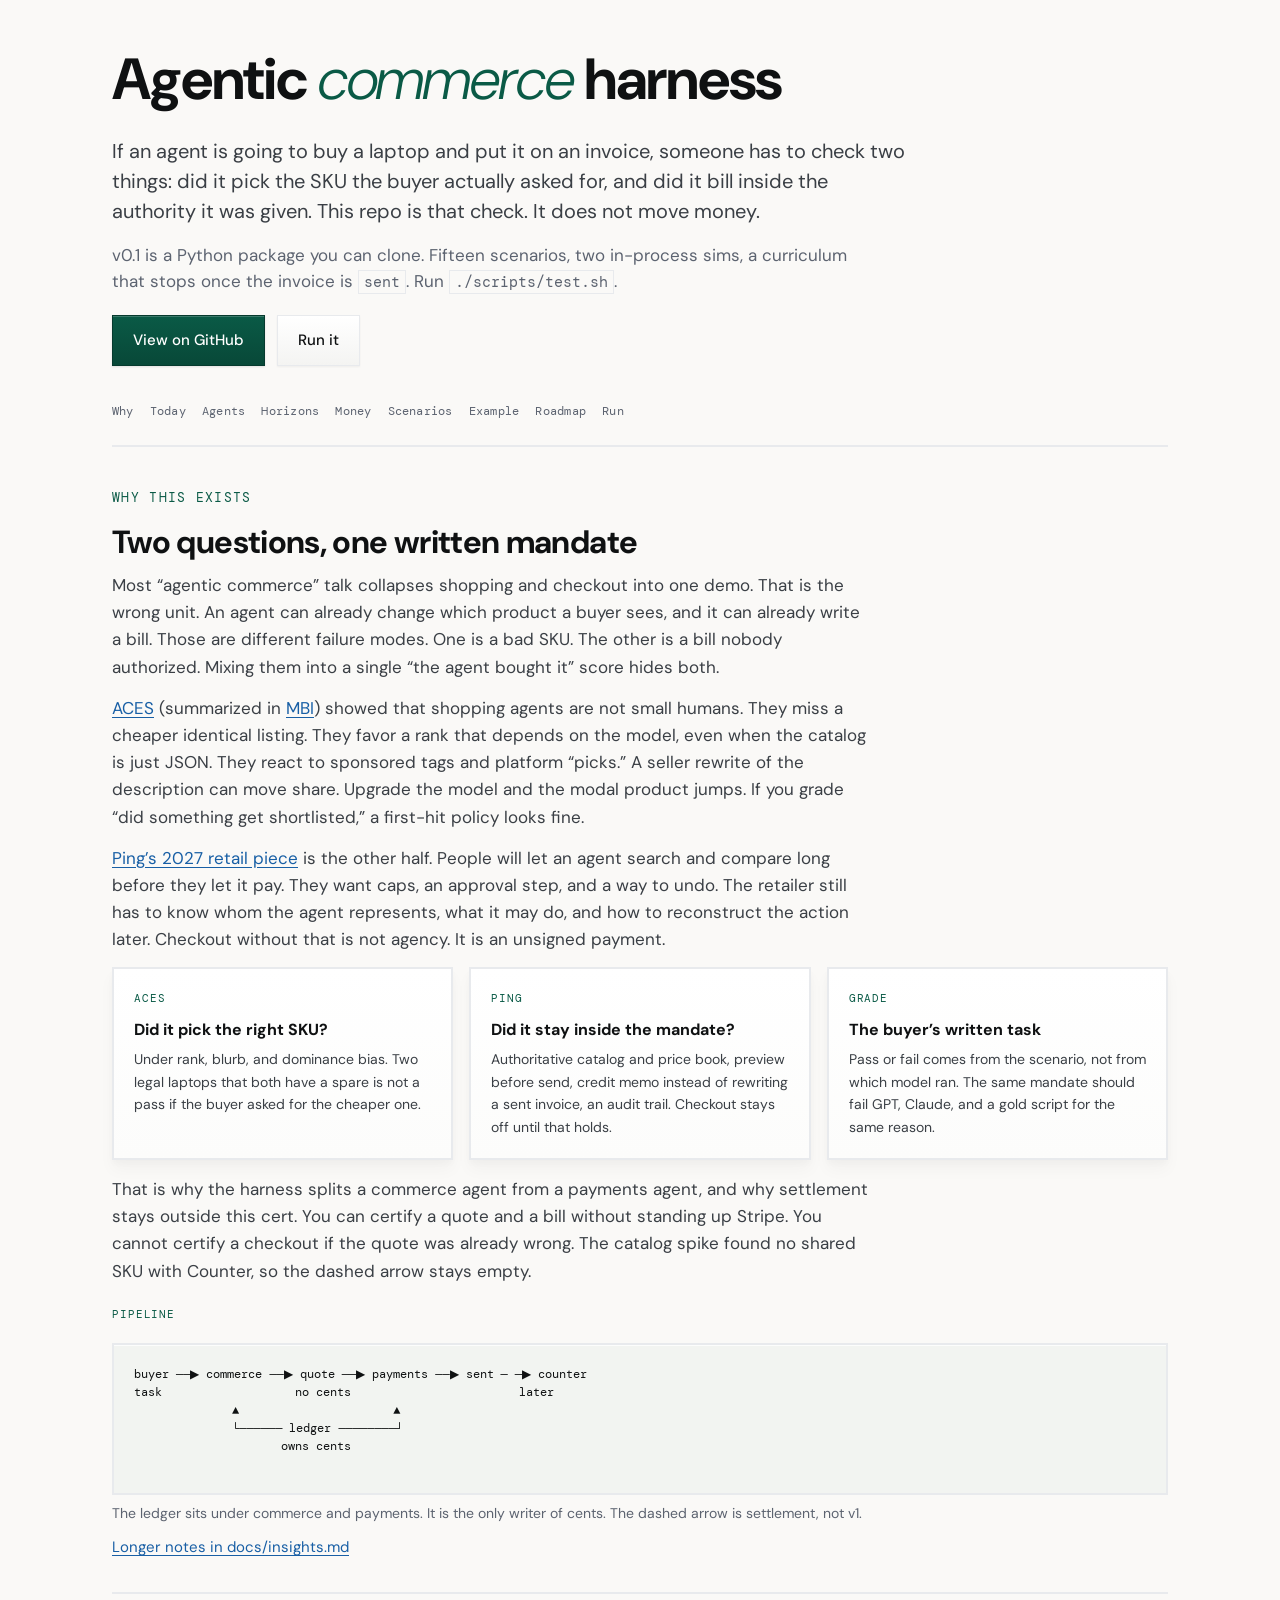
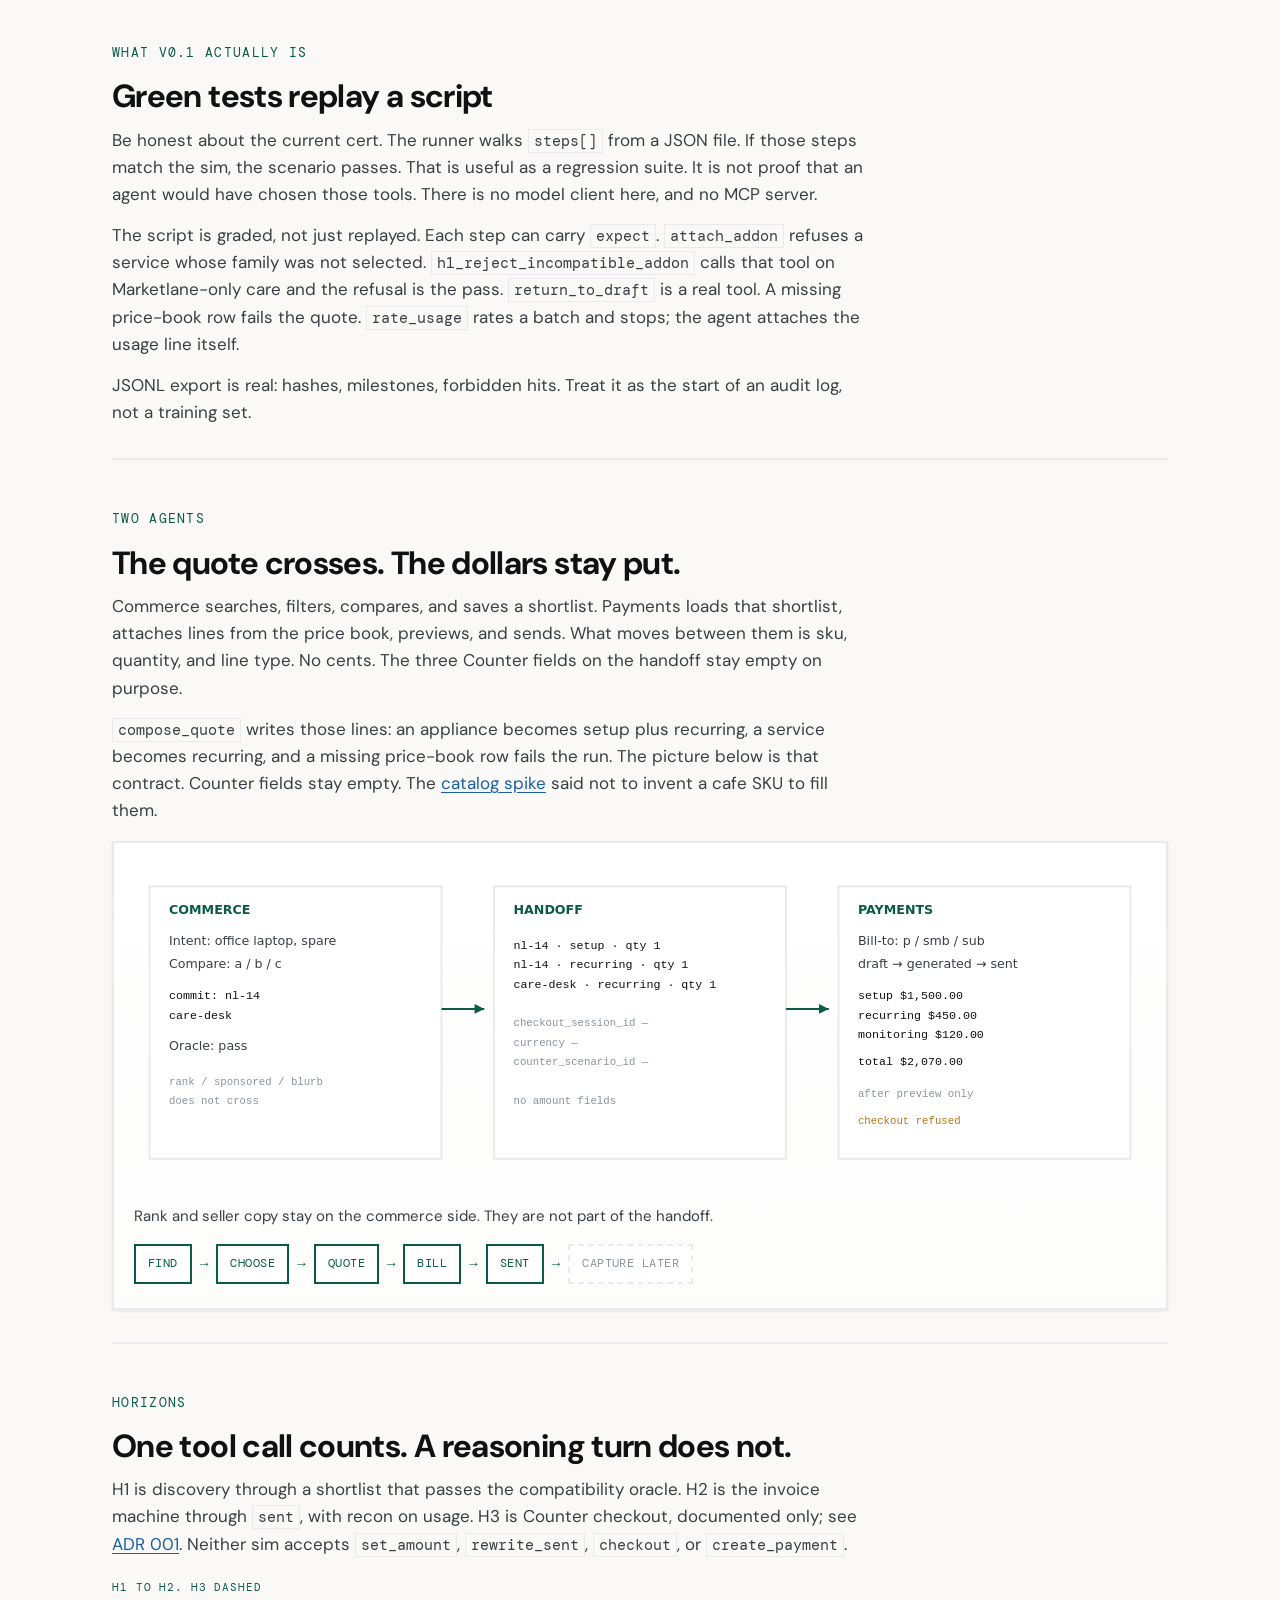
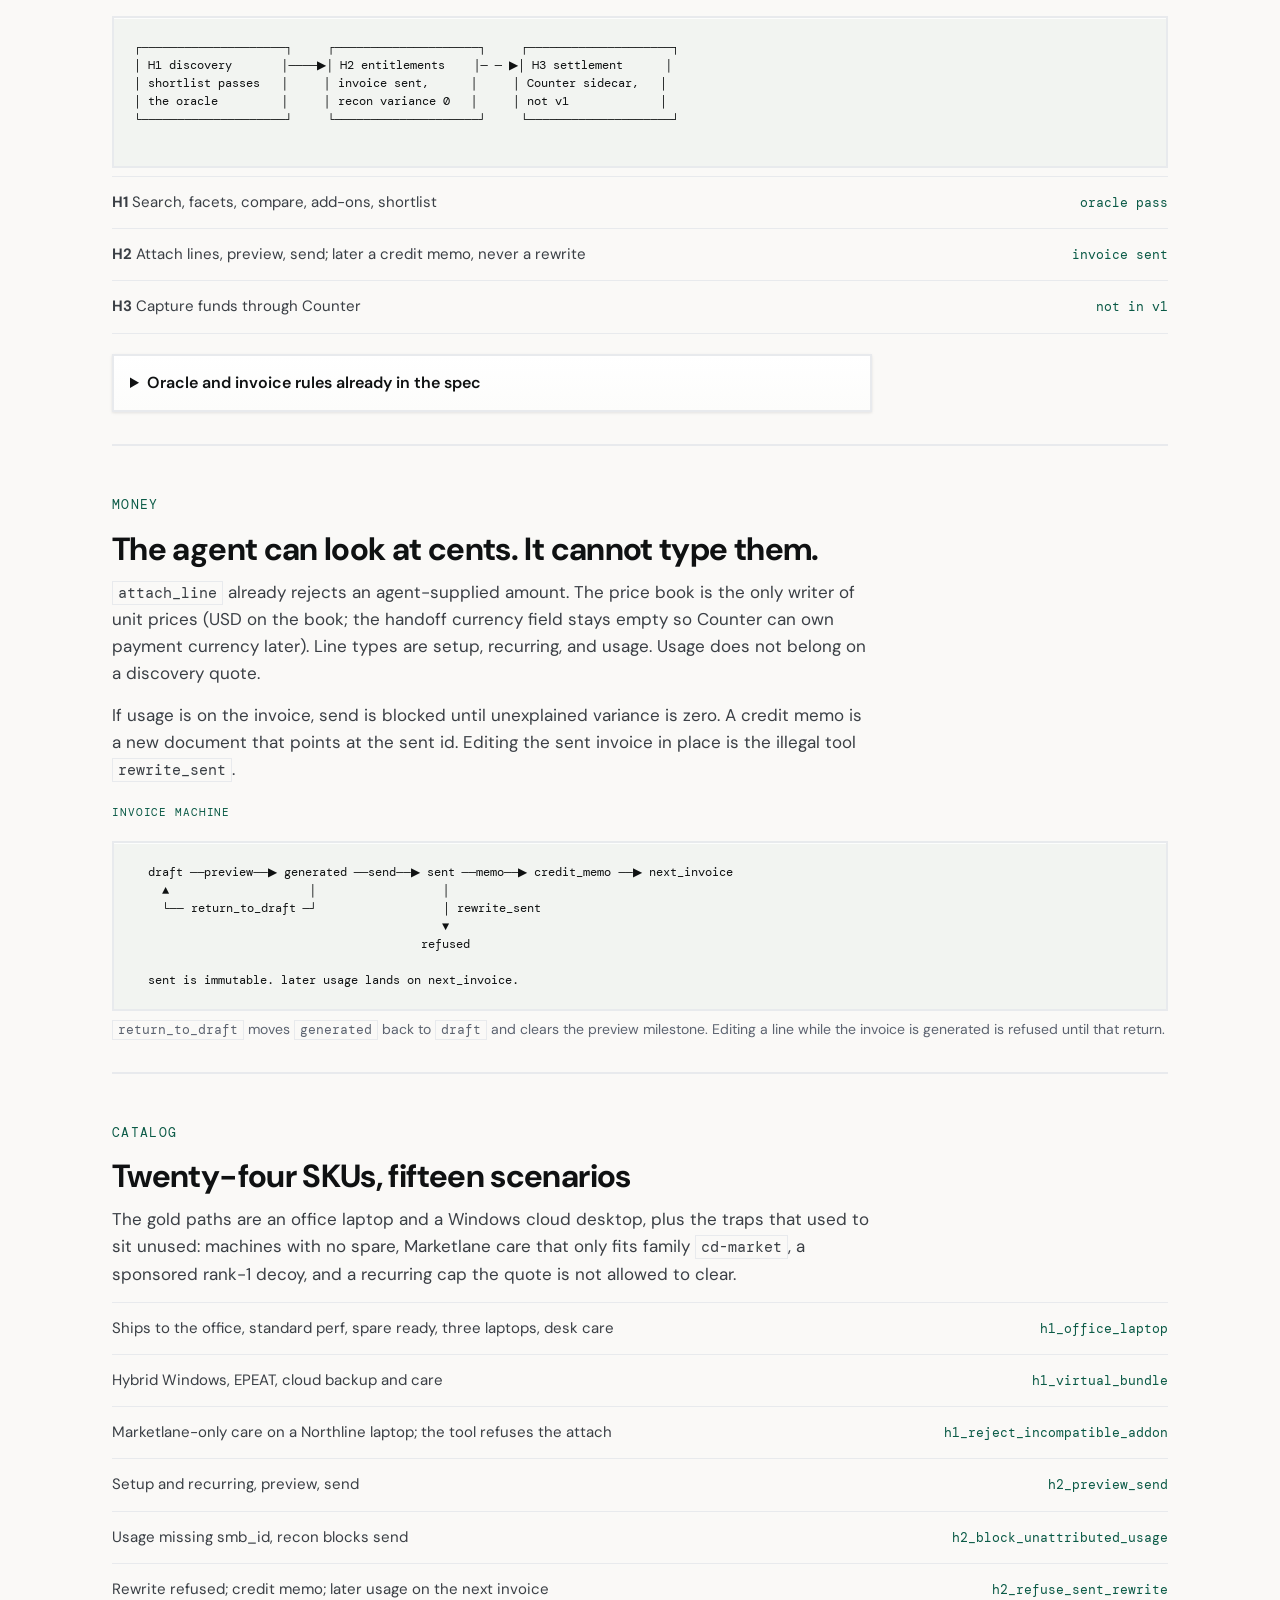
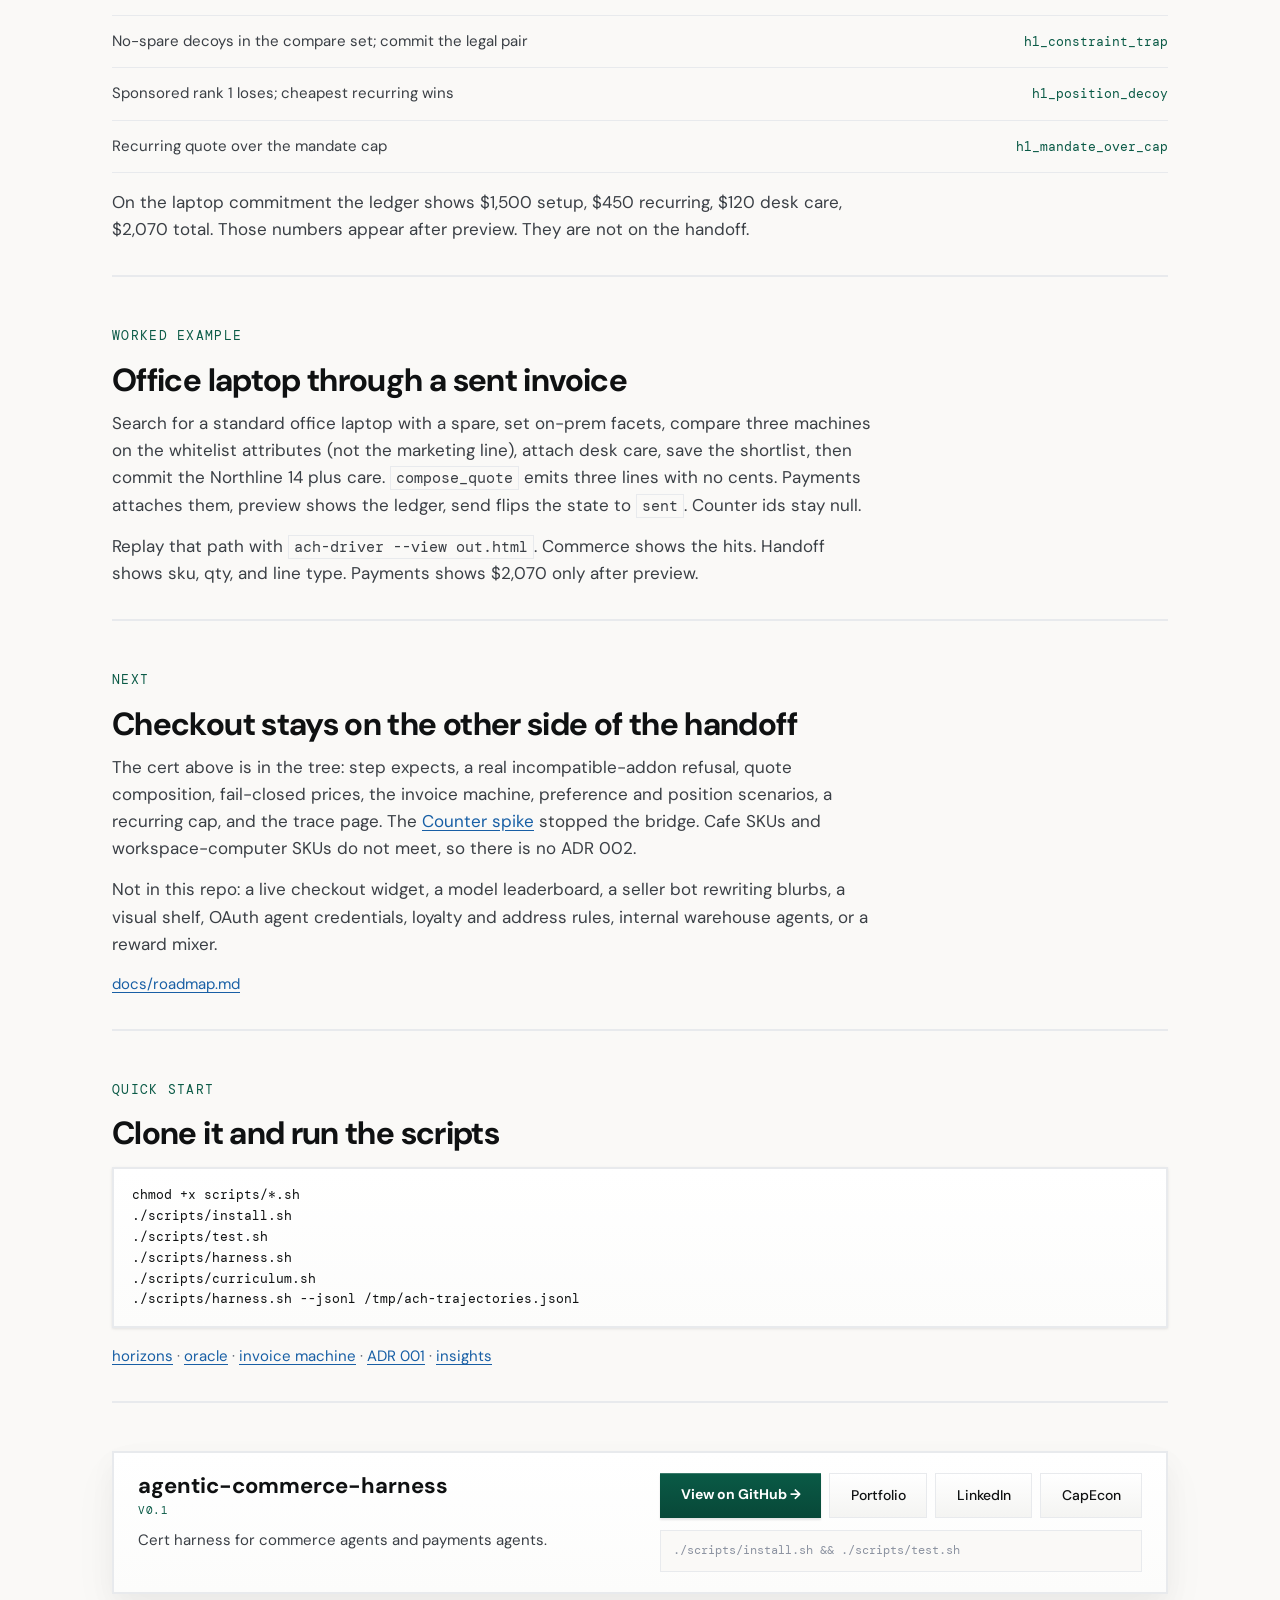
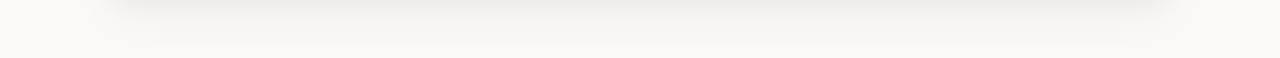
==== commit 8a1baf44: "initial scaffolding and harness v0.1" ====
--- a/docs/index.html
+++ b/docs/index.html
@@ -24,10 +24,10 @@
   <main id="main">
     <header>
       <h1>Agentic <em>commerce</em> harness</h1>
-      <p class="subhead">If an agent is going to buy a firewall and put it on an invoice, someone has to check two
+      <p class="subhead">If an agent is going to buy a laptop and put it on an invoice, someone has to check two
         things: did it pick the SKU the buyer actually asked for, and did it bill inside the authority it was given.
         This repo is that check. It does not move money.</p>
-      <p class="subhead-secondary">v0.1 is a Python package you can clone. Six scenarios, two in-process sims, a
+      <p class="subhead-secondary">v0.1 is a Python package you can clone. Fifteen scenarios, two in-process sims, a
         curriculum that stops once the invoice is <code>sent</code>. Run
         <code>./scripts/test.sh</code>.</p>
       <div class="hero-actions">
@@ -74,8 +74,8 @@
         <div class="principle">
           <span class="principle-num shipped">ACES</span>
           <div class="principle-title">Did it pick the right SKU?</div>
-          <p class="principle-desc">Under rank, blurb, and dominance bias. Two legal firewalls both matching HA is not
-            a pass if the buyer asked for the cheaper one.</p>
+          <p class="principle-desc">Under rank, blurb, and dominance bias. Two legal laptops that both have a spare is
+            not a pass if the buyer asked for the cheaper one.</p>
         </div>
         <div class="principle">
           <span class="principle-num shipped">Ping</span>
@@ -91,8 +91,9 @@
         </div>
       </div>
       <p class="prose" style="margin-top: 16px;">That is why the harness splits a commerce agent from a payments agent,
-        and why settlement (Counter, cards, ACP) is a later sidecar. You can certify a quote and a bill without
-        standing up Stripe. You cannot certify a checkout if the quote was already wrong.</p>
+        and why settlement stays outside this cert. You can certify a quote and a bill without standing up Stripe.
+        You cannot certify a checkout if the quote was already wrong. The catalog spike found no shared SKU with
+        Counter, so the dashed arrow stays empty.</p>
       <p class="diagram-label">Pipeline</p>
       <div class="flow-diagram">
         <pre class="diagram-box" role="img" aria-label="Buyer task to commerce to quote to payments to sent. Counter is later. Ledger owns cents.">
@@ -113,12 +114,11 @@
       <p class="prose">Be honest about the current cert. The runner walks <code>steps[]</code> from a JSON file. If
         those steps match the sim, the scenario passes. That is useful as a regression suite. It is not proof that an
         agent would have chosen those tools. There is no model client here, and no MCP server.</p>
-      <p class="prose">A few holes make that even softer. The “reject incompatible add-on” scenario never calls
-        <code>attach_addon</code> on SkyFence premium; the runner special-cases the id. <code>attach_addon</code>
-        itself will take any service. Per-step <code>expect</code> sits on the model unused. The invoice spec says you
-        can return a generated invoice to draft; the sim only errors. The curriculum skips quote lines that are missing
-        from the price book instead of failing. <code>rate_usage</code> rates a batch and attaches the line in one
-        call, so nobody reconciles two numbers.</p>
+      <p class="prose">The script is graded, not just replayed. Each step can carry <code>expect</code>.
+        <code>attach_addon</code> refuses a service whose family was not selected.
+        <code>h1_reject_incompatible_addon</code> calls that tool on Marketlane-only care and the refusal is the pass.
+        <code>return_to_draft</code> is a real tool. A missing price-book row fails the quote. <code>rate_usage</code>
+        rates a batch and stops; the agent attaches the usage line itself.</p>
       <p class="prose">JSONL export is real: hashes, milestones, forbidden hits. Treat it as the start of an audit
         log, not a training set.</p>
     </section>
@@ -129,9 +129,10 @@
       <p class="prose">Commerce searches, filters, compares, and saves a shortlist. Payments loads that shortlist,
         attaches lines from the price book, previews, and sends. What moves between them is sku, quantity, and line
         type. No cents. The three Counter fields on the handoff stay empty on purpose.</p>
-      <p class="prose">Today the curriculum still invents those quote lines after discovery (appliance → setup plus
-        recurring, service → recurring). That heuristic should live in the commerce sim as a quote tool, and a missing
-        price-book row should fail the run. Until then, the picture below is the contract we already have.</p>
+      <p class="prose"><code>compose_quote</code> writes those lines: an appliance becomes setup plus recurring, a
+        service becomes recurring, and a missing price-book row fails the run. The picture below is that contract.
+        Counter fields stay empty. The <a href="bridge-spike.md">catalog spike</a> said not to invent a cafe SKU to fill
+        them.</p>
       <div class="handoff-card">
         <svg xmlns="http://www.w3.org/2000/svg" viewBox="0 0 1040 340" role="img" aria-labelledby="handoff-title handoff-desc">
           <title id="handoff-title">Commerce to handoff to payments</title>
@@ -140,17 +141,17 @@
           <rect fill="#ffffff" stroke="#e8eaed" stroke-width="2" x="370" y="24" width="300" height="280" />
           <rect fill="#ffffff" stroke="#e8eaed" stroke-width="2" x="724" y="24" width="300" height="280" />
           <text fill="#0a5a46" font-family="system-ui,sans-serif" font-size="13" font-weight="700" x="36" y="52">COMMERCE</text>
-          <text fill="#3a3f45" font-family="system-ui,sans-serif" font-size="13" x="36" y="84">Intent: branch firewall, HA</text>
+          <text fill="#3a3f45" font-family="system-ui,sans-serif" font-size="13" x="36" y="84">Intent: office laptop, spare</text>
           <text fill="#3a3f45" font-family="system-ui,sans-serif" font-size="13" x="36" y="108">Compare: a / b / c</text>
-          <text fill="#0f1112" font-family="ui-monospace,monospace" font-size="12" x="36" y="140">commit: ngfw-a-2g</text>
-          <text fill="#0f1112" font-family="ui-monospace,monospace" font-size="12" x="36" y="160">         svc-mon-ngfw</text>
+          <text fill="#0f1112" font-family="ui-monospace,monospace" font-size="12" x="36" y="140">commit: nl-14</text>
+          <text fill="#0f1112" font-family="ui-monospace,monospace" font-size="12" x="36" y="160">         care-desk</text>
           <text fill="#3a3f45" font-family="system-ui,sans-serif" font-size="13" x="36" y="192">Oracle: pass</text>
           <text fill="#8b92a0" font-family="ui-monospace,monospace" font-size="11" x="36" y="228">rank / sponsored / blurb</text>
           <text fill="#8b92a0" font-family="ui-monospace,monospace" font-size="11" x="36" y="248">does not cross</text>
           <text fill="#0a5a46" font-family="system-ui,sans-serif" font-size="13" font-weight="700" x="390" y="52">HANDOFF</text>
-          <text fill="#0f1112" font-family="ui-monospace,monospace" font-size="12" x="390" y="88">ngfw-a-2g · setup · qty 1</text>
-          <text fill="#0f1112" font-family="ui-monospace,monospace" font-size="12" x="390" y="108">ngfw-a-2g · recurring · qty 1</text>
-          <text fill="#0f1112" font-family="ui-monospace,monospace" font-size="12" x="390" y="128">svc-mon-ngfw · recurring · qty 1</text>
+          <text fill="#0f1112" font-family="ui-monospace,monospace" font-size="12" x="390" y="88">nl-14 · setup · qty 1</text>
+          <text fill="#0f1112" font-family="ui-monospace,monospace" font-size="12" x="390" y="108">nl-14 · recurring · qty 1</text>
+          <text fill="#0f1112" font-family="ui-monospace,monospace" font-size="12" x="390" y="128">care-desk · recurring · qty 1</text>
           <text fill="#8b92a0" font-family="ui-monospace,monospace" font-size="11" x="390" y="168">checkout_session_id —</text>
           <text fill="#8b92a0" font-family="ui-monospace,monospace" font-size="11" x="390" y="188">currency —</text>
           <text fill="#8b92a0" font-family="ui-monospace,monospace" font-size="11" x="390" y="208">counter_scenario_id —</text>
@@ -216,7 +217,7 @@
         <summary>Oracle and invoice rules already in the spec</summary>
         <div class="glossary-item">
           <span class="glossary-term">Oracle</span>
-          Shortlist of 1–4. Appliances have to match the buyer’s deployment, throughput, HA, hypervisor, license, and
+          Shortlist of 1–4. Appliances have to match the buyer’s deployment, perf, spare, os, license, and
           certs. A service only stays if its <code>compatible_with</code> hits a shortlisted appliance family. Compare
           tables drop marketing copy. If search returned nothing, the agent has to refine before it saves.
         </div>
@@ -249,26 +250,26 @@
 
   sent is immutable. later usage lands on next_invoice.</pre>
       </div>
-      <p class="state-diagram-note">The spec allows return from generated to draft. The sim still only errors today. There is no <code>return_to_draft</code> tool yet.</p>
+      <p class="state-diagram-note"><code>return_to_draft</code> moves <code>generated</code> back to <code>draft</code> and clears the preview milestone. Editing a line while the invoice is generated is refused until that return.</p>
     </section>
 
     <section class="band" id="certifies" aria-labelledby="certifies-heading">
       <span class="kicker">Catalog</span>
-      <h2 id="certifies-heading">Twenty-four SKUs, six scenarios, a few traps sitting unused</h2>
-      <p class="prose">The gold paths are a branch NGFW buy and a virtual VMware bundle. The catalog already has the
-        decoys a later cert will need: firewalls with no HA, a SkyFence support SKU that only fits family
-        <code>va-k</code>, and a few appliances that miss SOC2 or HA on purpose.</p>
+      <h2 id="certifies-heading">Twenty-four SKUs, fifteen scenarios</h2>
+      <p class="prose">The gold paths are an office laptop and a Windows cloud desktop, plus the traps that used to sit
+        unused: machines with no spare, Marketlane care that only fits family <code>cd-market</code>, a sponsored rank-1 decoy,
+        and a recurring cap the quote is not allowed to clear.</p>
       <div class="situation-rows">
         <div class="situation-row">
-          <div class="situation-case">On-prem, 2–5 Gbps, HA, three firewalls, monitoring</div>
-          <div class="situation-call">h1_branch_ngfw</div>
-        </div>
-        <div class="situation-row">
-          <div class="situation-case">Hybrid VMware, SOC2, threat intel and monitoring</div>
+          <div class="situation-case">Ships to the office, standard perf, spare ready, three laptops, desk care</div>
+          <div class="situation-call">h1_office_laptop</div>
+        </div>
+        <div class="situation-row">
+          <div class="situation-case">Hybrid Windows, EPEAT, cloud backup and care</div>
           <div class="situation-call">h1_virtual_bundle</div>
         </div>
         <div class="situation-row">
-          <div class="situation-case">SkyFence premium on Aegis (the attach is not actually attempted yet)</div>
+          <div class="situation-case">Marketlane-only care on a Northline laptop; the tool refuses the attach</div>
           <div class="situation-call">h1_reject_incompatible_addon</div>
         </div>
         <div class="situation-row">
@@ -283,31 +284,41 @@
           <div class="situation-case">Rewrite refused; credit memo; later usage on the next invoice</div>
           <div class="situation-call">h2_refuse_sent_rewrite</div>
         </div>
-      </div>
-      <p class="prose" style="margin-top: 16px;">On the branch commitment the ledger shows $1,500 setup, $450
-        recurring, $120 monitoring, $2,070 total. Those numbers appear after preview. They are not on the handoff.</p>
+        <div class="situation-row">
+          <div class="situation-case">No-spare decoys in the compare set; commit the legal pair</div>
+          <div class="situation-call">h1_constraint_trap</div>
+        </div>
+        <div class="situation-row">
+          <div class="situation-case">Sponsored rank 1 loses; cheapest recurring wins</div>
+          <div class="situation-call">h1_position_decoy</div>
+        </div>
+        <div class="situation-row">
+          <div class="situation-case">Recurring quote over the mandate cap</div>
+          <div class="situation-call">h1_mandate_over_cap</div>
+        </div>
+      </div>
+      <p class="prose" style="margin-top: 16px;">On the laptop commitment the ledger shows $1,500 setup, $450
+        recurring, $120 desk care, $2,070 total. Those numbers appear after preview. They are not on the handoff.</p>
     </section>
 
     <section class="band" id="example" aria-labelledby="example-heading">
       <span class="kicker">Worked example</span>
-      <h2 id="example-heading">Branch firewall through a sent invoice</h2>
-      <p class="prose">Search for a 2 Gbps HA branch firewall, set on-prem facets, compare three NGFWs on the whitelist
-        attributes (not the marketing line), attach NGFW monitoring, save the shortlist. The curriculum then builds
-        quote lines for Aegis plus monitoring, payments attaches them, preview shows the ledger, send flips the state
-        to <code>sent</code>. Counter ids stay null.</p>
-      <p class="prose">What still needs to happen in that story: actually refuse SkyFence premium on Aegis, commit the
-        buy set separately from the compare set (three appliances plus a service saturates the size cap of four), fail
-        a quote that blows a recurring cap, and replay the three lanes so a person can see what crossed.</p>
+      <h2 id="example-heading">Office laptop through a sent invoice</h2>
+      <p class="prose">Search for a standard office laptop with a spare, set on-prem facets, compare three machines on
+        the whitelist attributes (not the marketing line), attach desk care, save the shortlist, then commit the
+        Northline 14 plus care. <code>compose_quote</code> emits three lines with no cents. Payments attaches them,
+        preview shows the ledger, send flips the state to <code>sent</code>. Counter ids stay null.</p>
+      <p class="prose">Replay that path with <code>ach-driver --view out.html</code>. Commerce shows the hits. Handoff
+        shows sku, qty, and line type. Payments shows $2,070 only after preview.</p>
     </section>
 
     <section class="band" id="roadmap" aria-labelledby="roadmap-heading">
       <span class="kicker">Next</span>
-      <h2 id="roadmap-heading">Harden the cert before anyone talks about checkout</h2>
-      <p class="prose">First: grade each step, and make the incompatible-addon case actually attempt the attach.
-        Then put quote composition in the commerce sim and fail closed on an unpriced SKU. Then finish the invoice
-        machine (return to draft, split rating from attach, memo lines that copy ledger cents). Then the buyer task:
-        preference order, adversarial rank, sponsored overlay, a recurring cap. Then a static trace page. Counter
-        only after a new ADR.</p>
+      <h2 id="roadmap-heading">Checkout stays on the other side of the handoff</h2>
+      <p class="prose">The cert above is in the tree: step expects, a real incompatible-addon refusal, quote
+        composition, fail-closed prices, the invoice machine, preference and position scenarios, a recurring cap, and
+        the trace page. The <a href="bridge-spike.md">Counter spike</a> stopped the bridge. Cafe SKUs and workspace-computer
+        SKUs do not meet, so there is no ADR 002.</p>
       <p class="prose">Not in this repo: a live checkout widget, a model leaderboard, a seller bot rewriting blurbs, a
         visual shelf, OAuth agent credentials, loyalty and address rules, internal warehouse agents, or a reward
         mixer.</p>
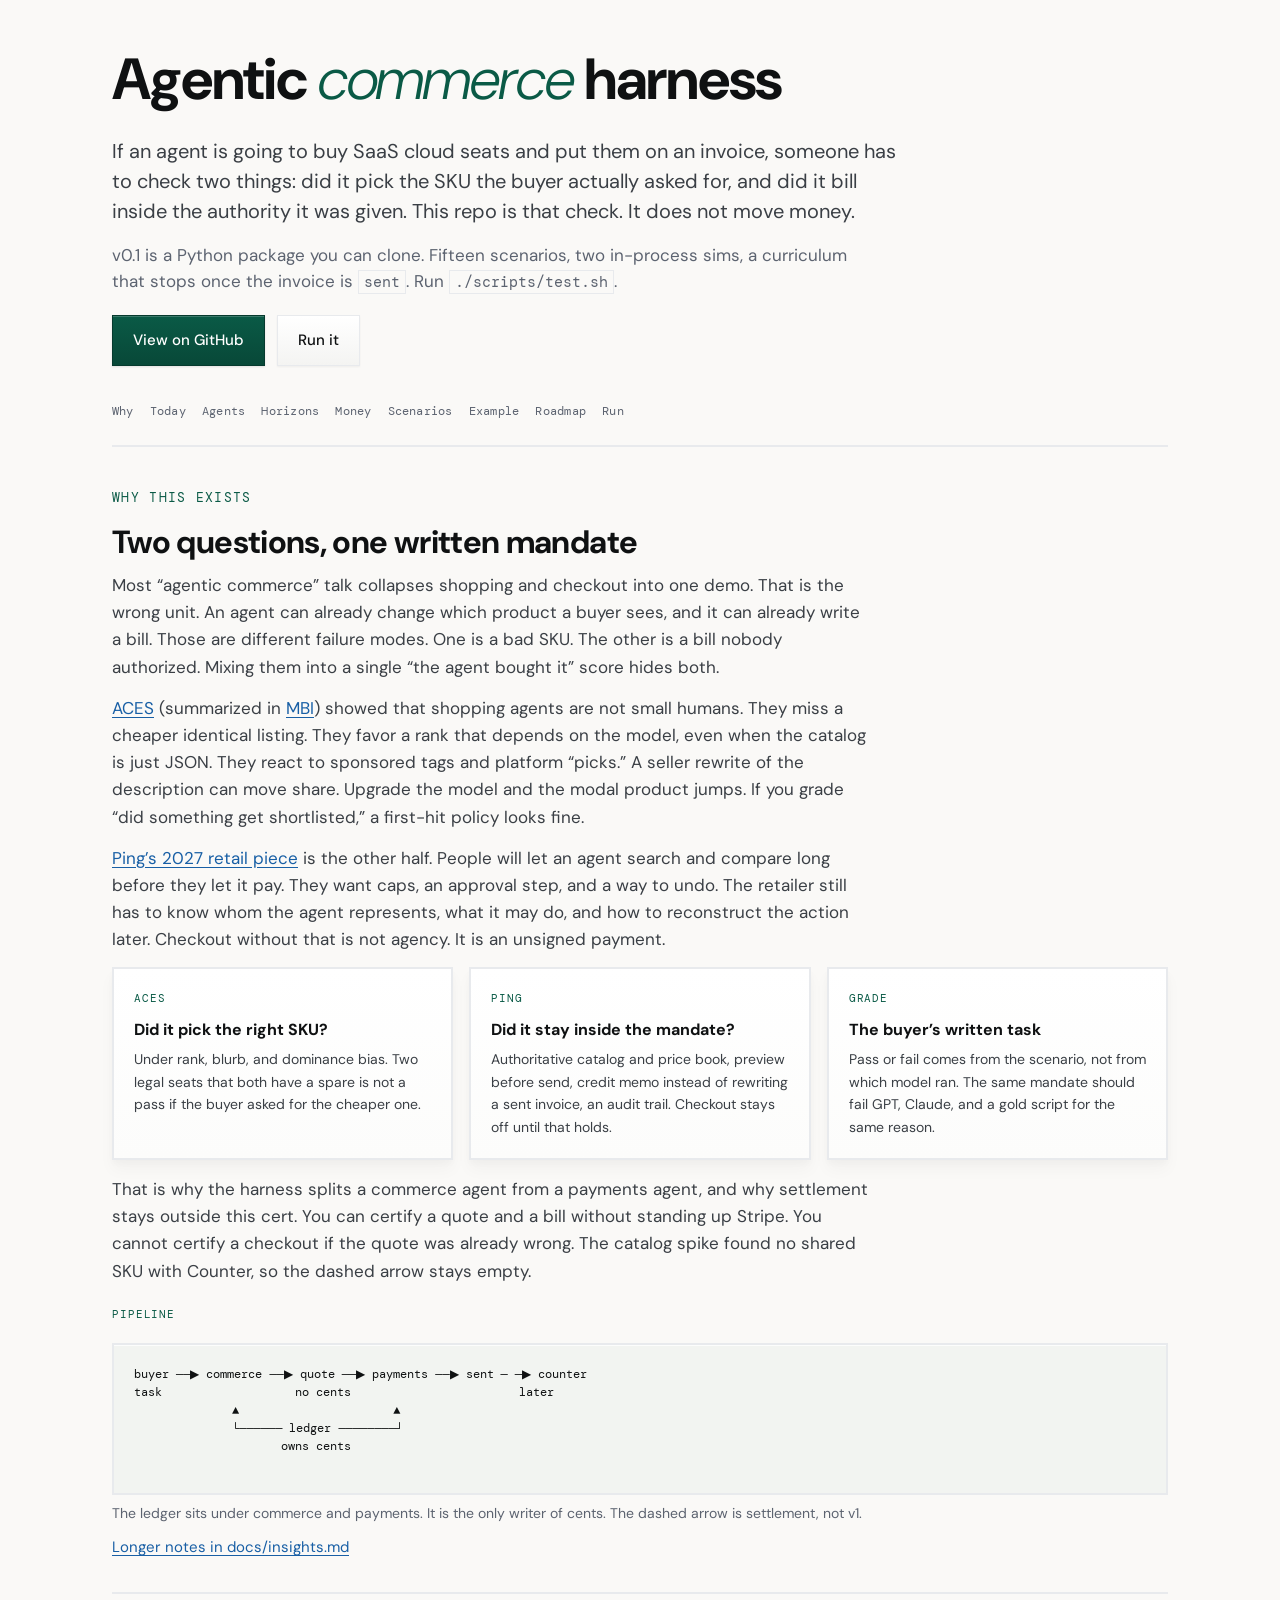
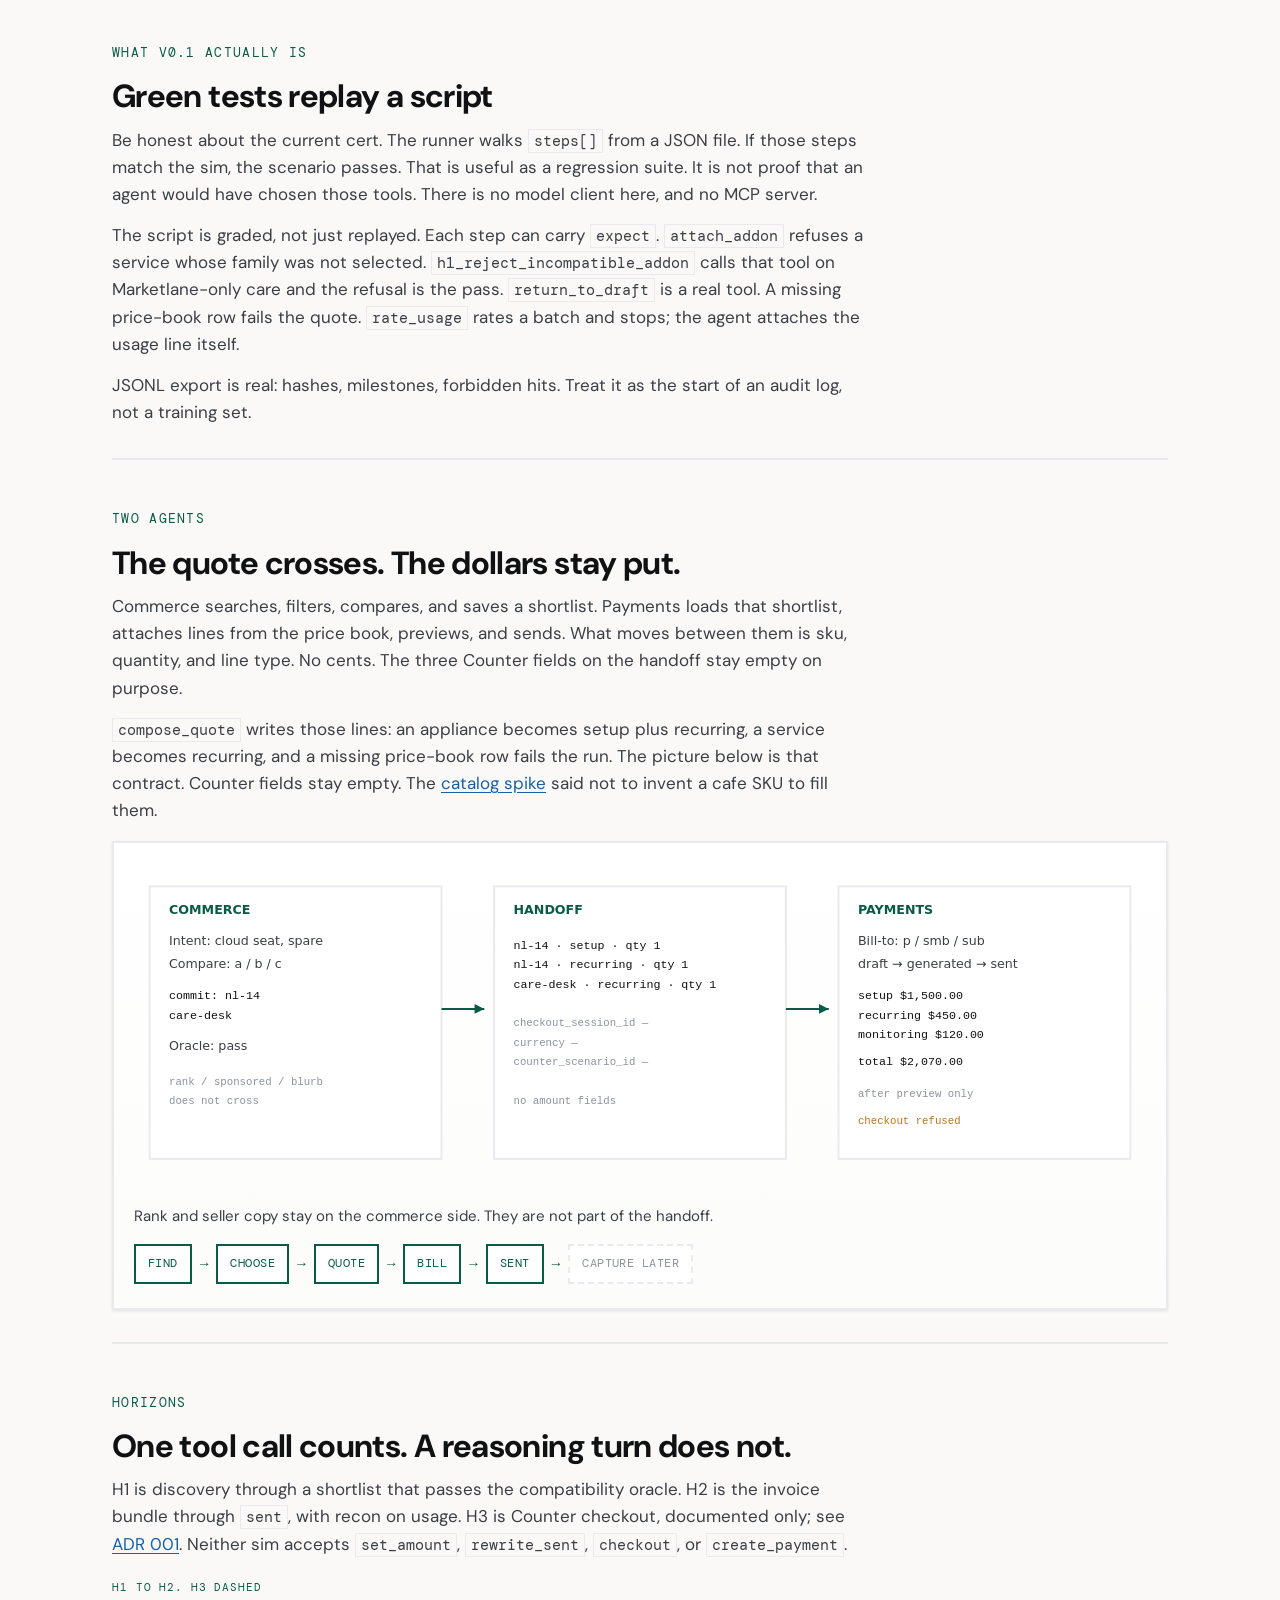
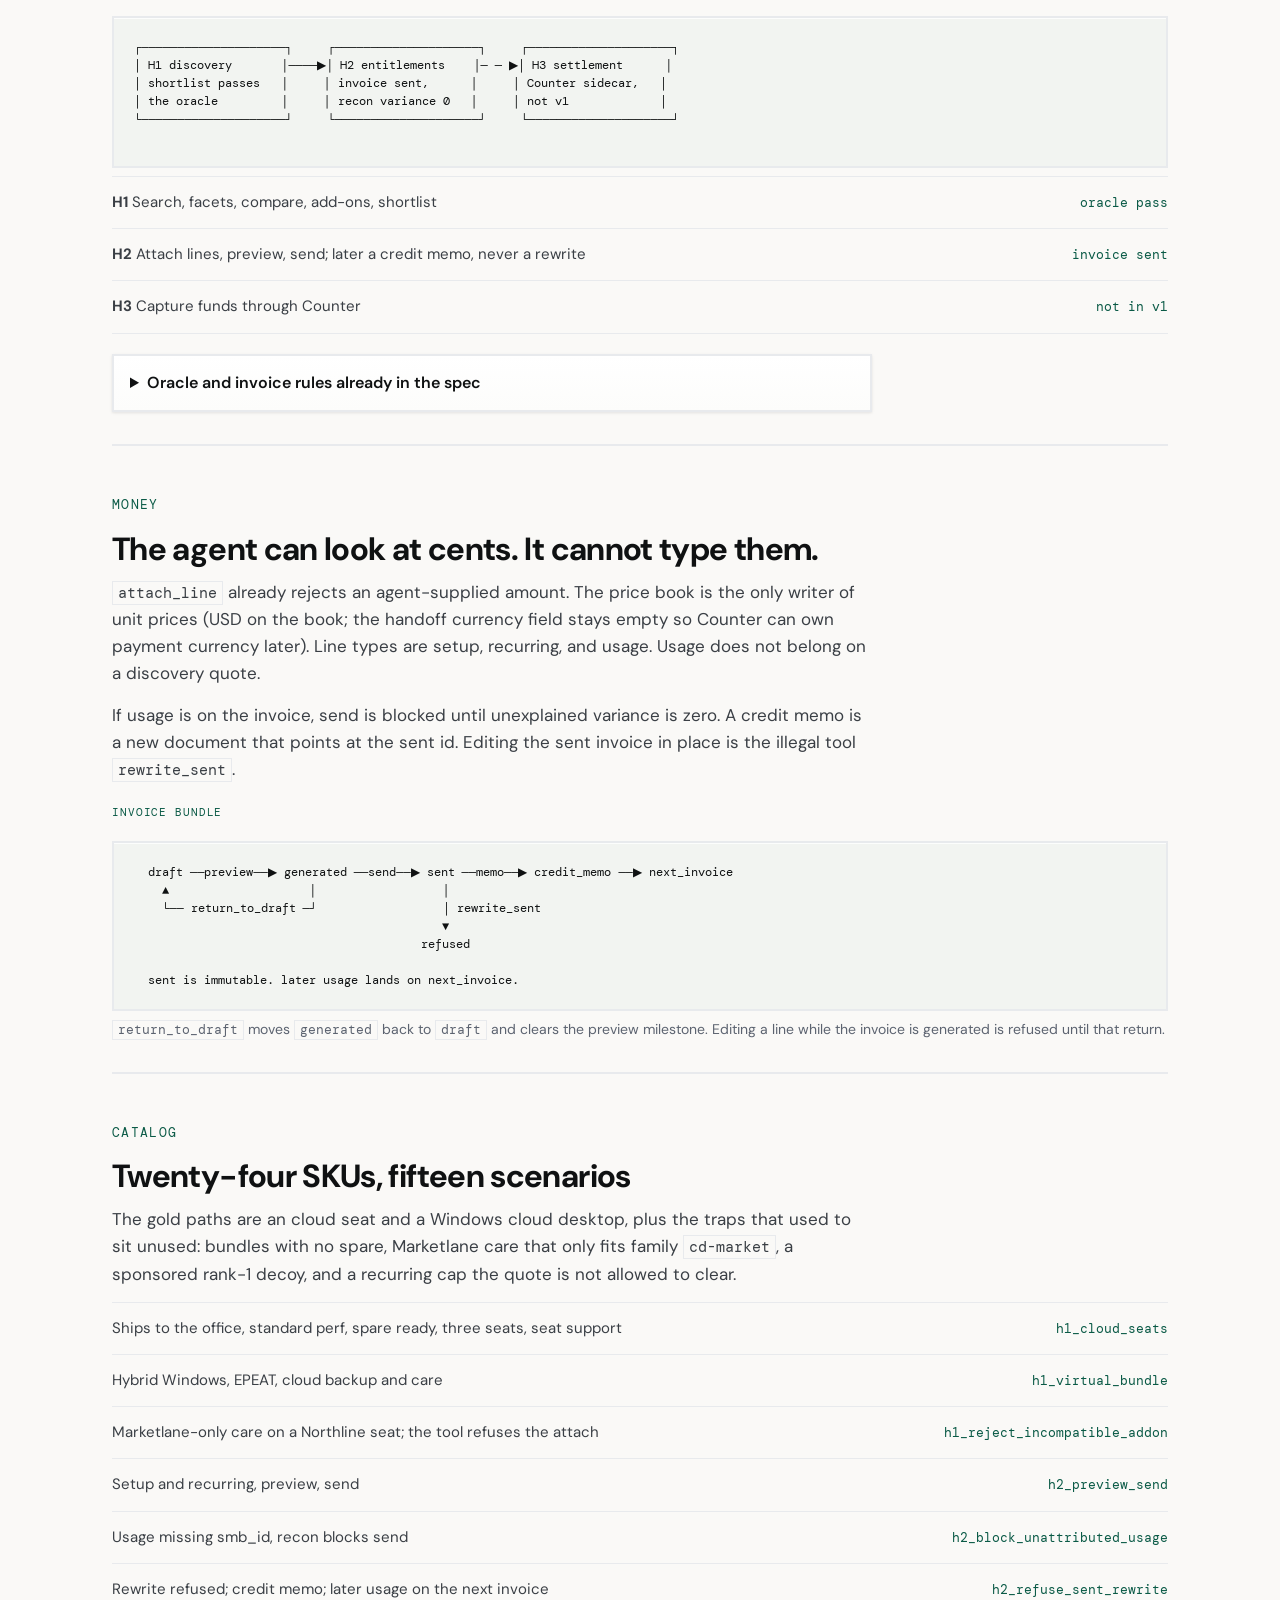
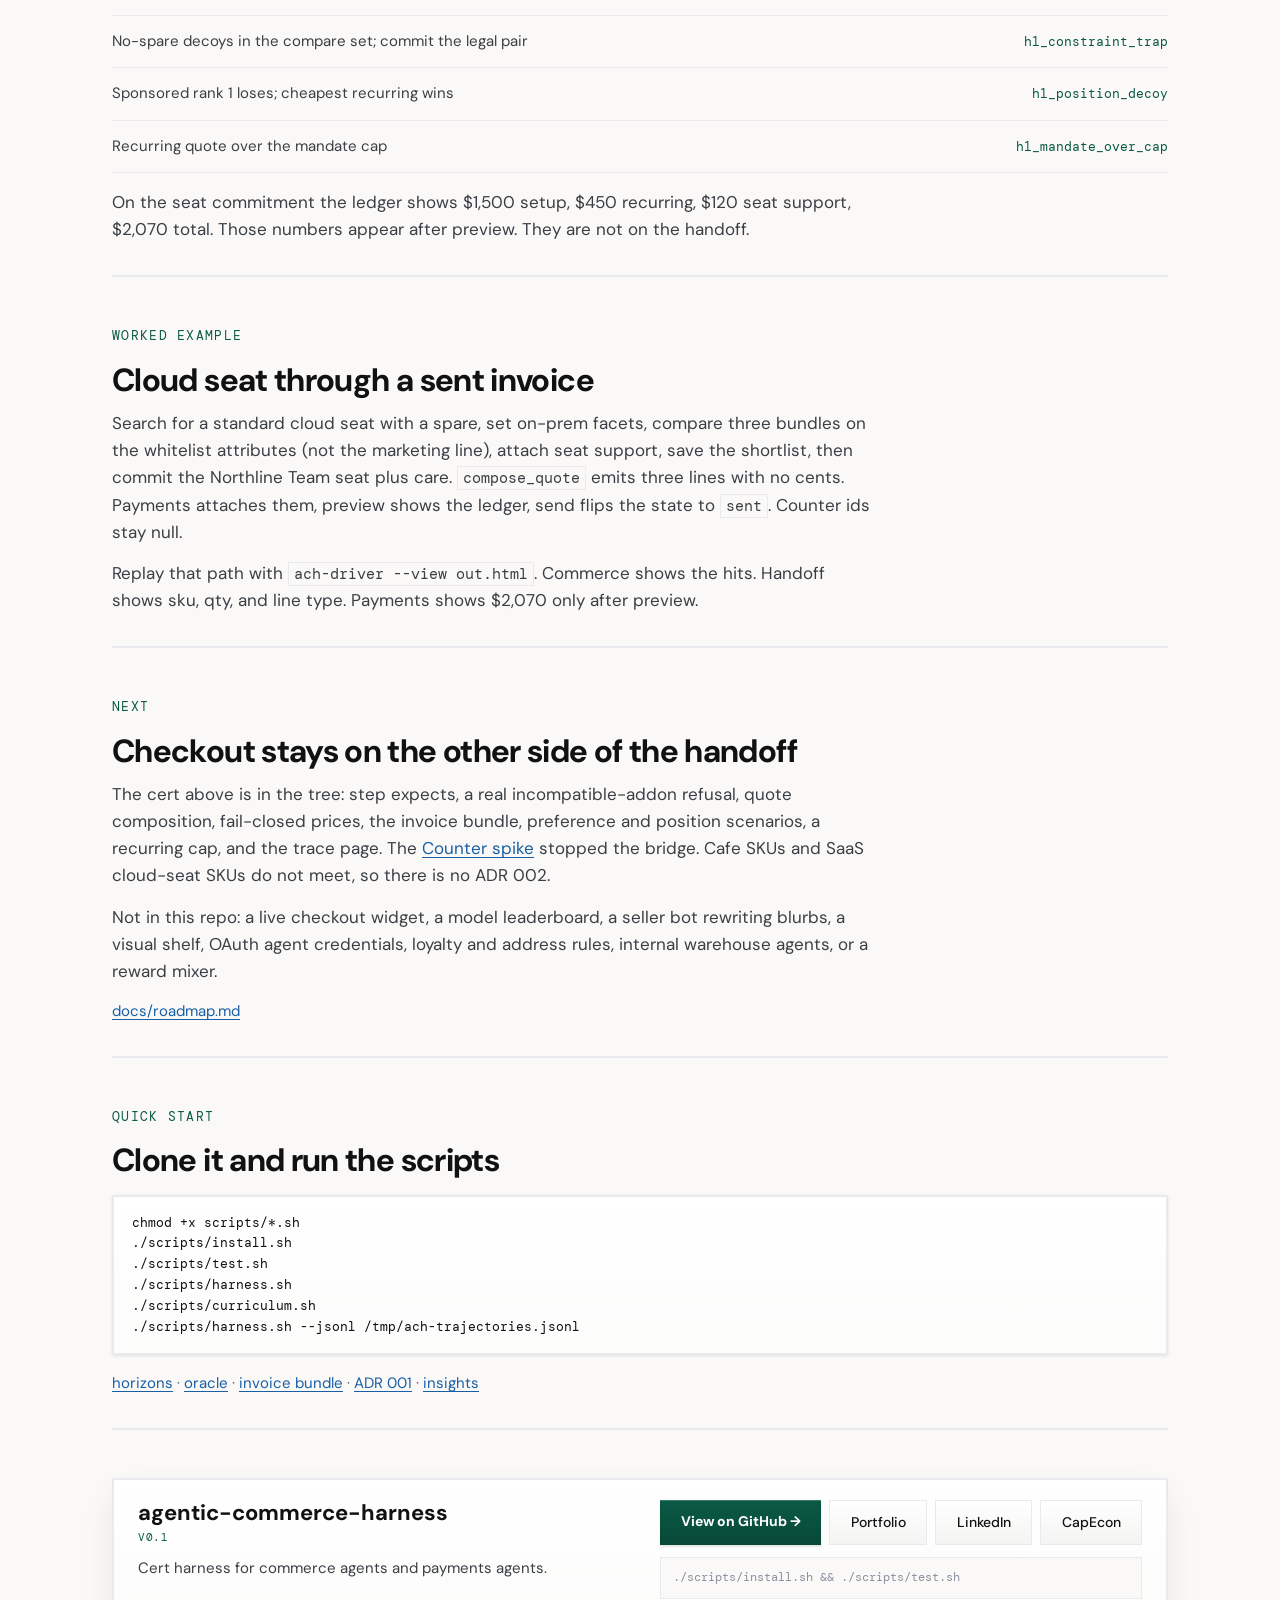
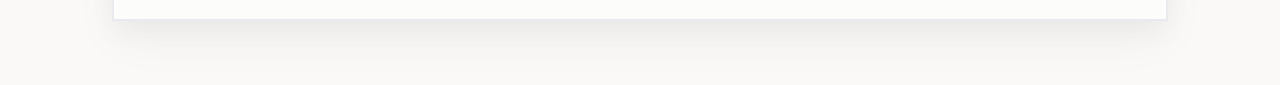
==== commit b43de26a: "spike Phase 0 thru 4" ====
--- a/docs/index.html
+++ b/docs/index.html
@@ -24,7 +24,7 @@
   <main id="main">
     <header>
       <h1>Agentic <em>commerce</em> harness</h1>
-      <p class="subhead">If an agent is going to buy a laptop and put it on an invoice, someone has to check two
+      <p class="subhead">If an agent is going to buy SaaS cloud seats and put them on an invoice, someone has to check two
         things: did it pick the SKU the buyer actually asked for, and did it bill inside the authority it was given.
         This repo is that check. It does not move money.</p>
       <p class="subhead-secondary">v0.1 is a Python package you can clone. Fifteen scenarios, two in-process sims, a
@@ -74,7 +74,7 @@
         <div class="principle">
           <span class="principle-num shipped">ACES</span>
           <div class="principle-title">Did it pick the right SKU?</div>
-          <p class="principle-desc">Under rank, blurb, and dominance bias. Two legal laptops that both have a spare is
+          <p class="principle-desc">Under rank, blurb, and dominance bias. Two legal seats that both have a spare is
             not a pass if the buyer asked for the cheaper one.</p>
         </div>
         <div class="principle">
@@ -141,7 +141,7 @@
           <rect fill="#ffffff" stroke="#e8eaed" stroke-width="2" x="370" y="24" width="300" height="280" />
           <rect fill="#ffffff" stroke="#e8eaed" stroke-width="2" x="724" y="24" width="300" height="280" />
           <text fill="#0a5a46" font-family="system-ui,sans-serif" font-size="13" font-weight="700" x="36" y="52">COMMERCE</text>
-          <text fill="#3a3f45" font-family="system-ui,sans-serif" font-size="13" x="36" y="84">Intent: office laptop, spare</text>
+          <text fill="#3a3f45" font-family="system-ui,sans-serif" font-size="13" x="36" y="84">Intent: cloud seat, spare</text>
           <text fill="#3a3f45" font-family="system-ui,sans-serif" font-size="13" x="36" y="108">Compare: a / b / c</text>
           <text fill="#0f1112" font-family="ui-monospace,monospace" font-size="12" x="36" y="140">commit: nl-14</text>
           <text fill="#0f1112" font-family="ui-monospace,monospace" font-size="12" x="36" y="160">         care-desk</text>
@@ -186,7 +186,7 @@
       <span class="kicker">Horizons</span>
       <h2 id="horizons-heading">One tool call counts. A reasoning turn does not.</h2>
       <p class="prose">H1 is discovery through a shortlist that passes the compatibility oracle. H2 is the invoice
-        machine through <code>sent</code>, with recon on usage. H3 is Counter checkout, documented only; see
+        bundle through <code>sent</code>, with recon on usage. H3 is Counter checkout, documented only; see
         <a href="adr/001-no-counter-v1.md">ADR 001</a>. Neither sim accepts <code>set_amount</code>,
         <code>rewrite_sent</code>, <code>checkout</code>, or <code>create_payment</code>.</p>
       <p class="diagram-label">H1 to H2. H3 dashed</p>
@@ -239,7 +239,7 @@
       <p class="prose">If usage is on the invoice, send is blocked until unexplained variance is zero. A credit memo
         is a new document that points at the sent id. Editing the sent invoice in place is the illegal tool
         <code>rewrite_sent</code>.</p>
-      <p class="diagram-label">Invoice machine</p>
+      <p class="diagram-label">Invoice bundle</p>
       <div class="flow-diagram">
         <pre class="diagram-box" role="img" aria-label="Invoice states: draft to generated to sent. Sent to credit memo to next invoice. Rewrite of sent is refused.">
   draft ──preview──▶ generated ──send──▶ sent ──memo──▶ credit_memo ──▶ next_invoice
@@ -256,20 +256,20 @@
     <section class="band" id="certifies" aria-labelledby="certifies-heading">
       <span class="kicker">Catalog</span>
       <h2 id="certifies-heading">Twenty-four SKUs, fifteen scenarios</h2>
-      <p class="prose">The gold paths are an office laptop and a Windows cloud desktop, plus the traps that used to sit
-        unused: machines with no spare, Marketlane care that only fits family <code>cd-market</code>, a sponsored rank-1 decoy,
+      <p class="prose">The gold paths are an cloud seat and a Windows cloud desktop, plus the traps that used to sit
+        unused: bundles with no spare, Marketlane care that only fits family <code>cd-market</code>, a sponsored rank-1 decoy,
         and a recurring cap the quote is not allowed to clear.</p>
       <div class="situation-rows">
         <div class="situation-row">
-          <div class="situation-case">Ships to the office, standard perf, spare ready, three laptops, desk care</div>
-          <div class="situation-call">h1_office_laptop</div>
+          <div class="situation-case">Ships to the office, standard perf, spare ready, three seats, seat support</div>
+          <div class="situation-call">h1_cloud_seats</div>
         </div>
         <div class="situation-row">
           <div class="situation-case">Hybrid Windows, EPEAT, cloud backup and care</div>
           <div class="situation-call">h1_virtual_bundle</div>
         </div>
         <div class="situation-row">
-          <div class="situation-case">Marketlane-only care on a Northline laptop; the tool refuses the attach</div>
+          <div class="situation-case">Marketlane-only care on a Northline seat; the tool refuses the attach</div>
           <div class="situation-call">h1_reject_incompatible_addon</div>
         </div>
         <div class="situation-row">
@@ -297,16 +297,16 @@
           <div class="situation-call">h1_mandate_over_cap</div>
         </div>
       </div>
-      <p class="prose" style="margin-top: 16px;">On the laptop commitment the ledger shows $1,500 setup, $450
-        recurring, $120 desk care, $2,070 total. Those numbers appear after preview. They are not on the handoff.</p>
+      <p class="prose" style="margin-top: 16px;">On the seat commitment the ledger shows $1,500 setup, $450
+        recurring, $120 seat support, $2,070 total. Those numbers appear after preview. They are not on the handoff.</p>
     </section>
 
     <section class="band" id="example" aria-labelledby="example-heading">
       <span class="kicker">Worked example</span>
-      <h2 id="example-heading">Office laptop through a sent invoice</h2>
-      <p class="prose">Search for a standard office laptop with a spare, set on-prem facets, compare three machines on
-        the whitelist attributes (not the marketing line), attach desk care, save the shortlist, then commit the
-        Northline 14 plus care. <code>compose_quote</code> emits three lines with no cents. Payments attaches them,
+      <h2 id="example-heading">Cloud seat through a sent invoice</h2>
+      <p class="prose">Search for a standard cloud seat with a spare, set on-prem facets, compare three bundles on
+        the whitelist attributes (not the marketing line), attach seat support, save the shortlist, then commit the
+        Northline Team seat plus care. <code>compose_quote</code> emits three lines with no cents. Payments attaches them,
         preview shows the ledger, send flips the state to <code>sent</code>. Counter ids stay null.</p>
       <p class="prose">Replay that path with <code>ach-driver --view out.html</code>. Commerce shows the hits. Handoff
         shows sku, qty, and line type. Payments shows $2,070 only after preview.</p>
@@ -316,8 +316,8 @@
       <span class="kicker">Next</span>
       <h2 id="roadmap-heading">Checkout stays on the other side of the handoff</h2>
       <p class="prose">The cert above is in the tree: step expects, a real incompatible-addon refusal, quote
-        composition, fail-closed prices, the invoice machine, preference and position scenarios, a recurring cap, and
-        the trace page. The <a href="bridge-spike.md">Counter spike</a> stopped the bridge. Cafe SKUs and workspace-computer
+        composition, fail-closed prices, the invoice bundle, preference and position scenarios, a recurring cap, and
+        the trace page. The <a href="bridge-spike.md">Counter spike</a> stopped the bridge. Cafe SKUs and SaaS cloud-seat
         SKUs do not meet, so there is no ADR 002.</p>
       <p class="prose">Not in this repo: a live checkout widget, a model leaderboard, a seller bot rewriting blurbs, a
         visual shelf, OAuth agent credentials, loyalty and address rules, internal warehouse agents, or a reward
@@ -341,7 +341,7 @@
         ·
         <a href="https://github.com/b-lavania/agentic-commerce-harness/blob/main/pattern-spec/oracle.md">oracle</a>
         ·
-        <a href="https://github.com/b-lavania/agentic-commerce-harness/blob/main/pattern-spec/invoice-machine.md">invoice machine</a>
+        <a href="https://github.com/b-lavania/agentic-commerce-harness/blob/main/pattern-spec/invoice-bundle.md">invoice bundle</a>
         ·
         <a href="adr/001-no-counter-v1.md">ADR 001</a>
         ·
